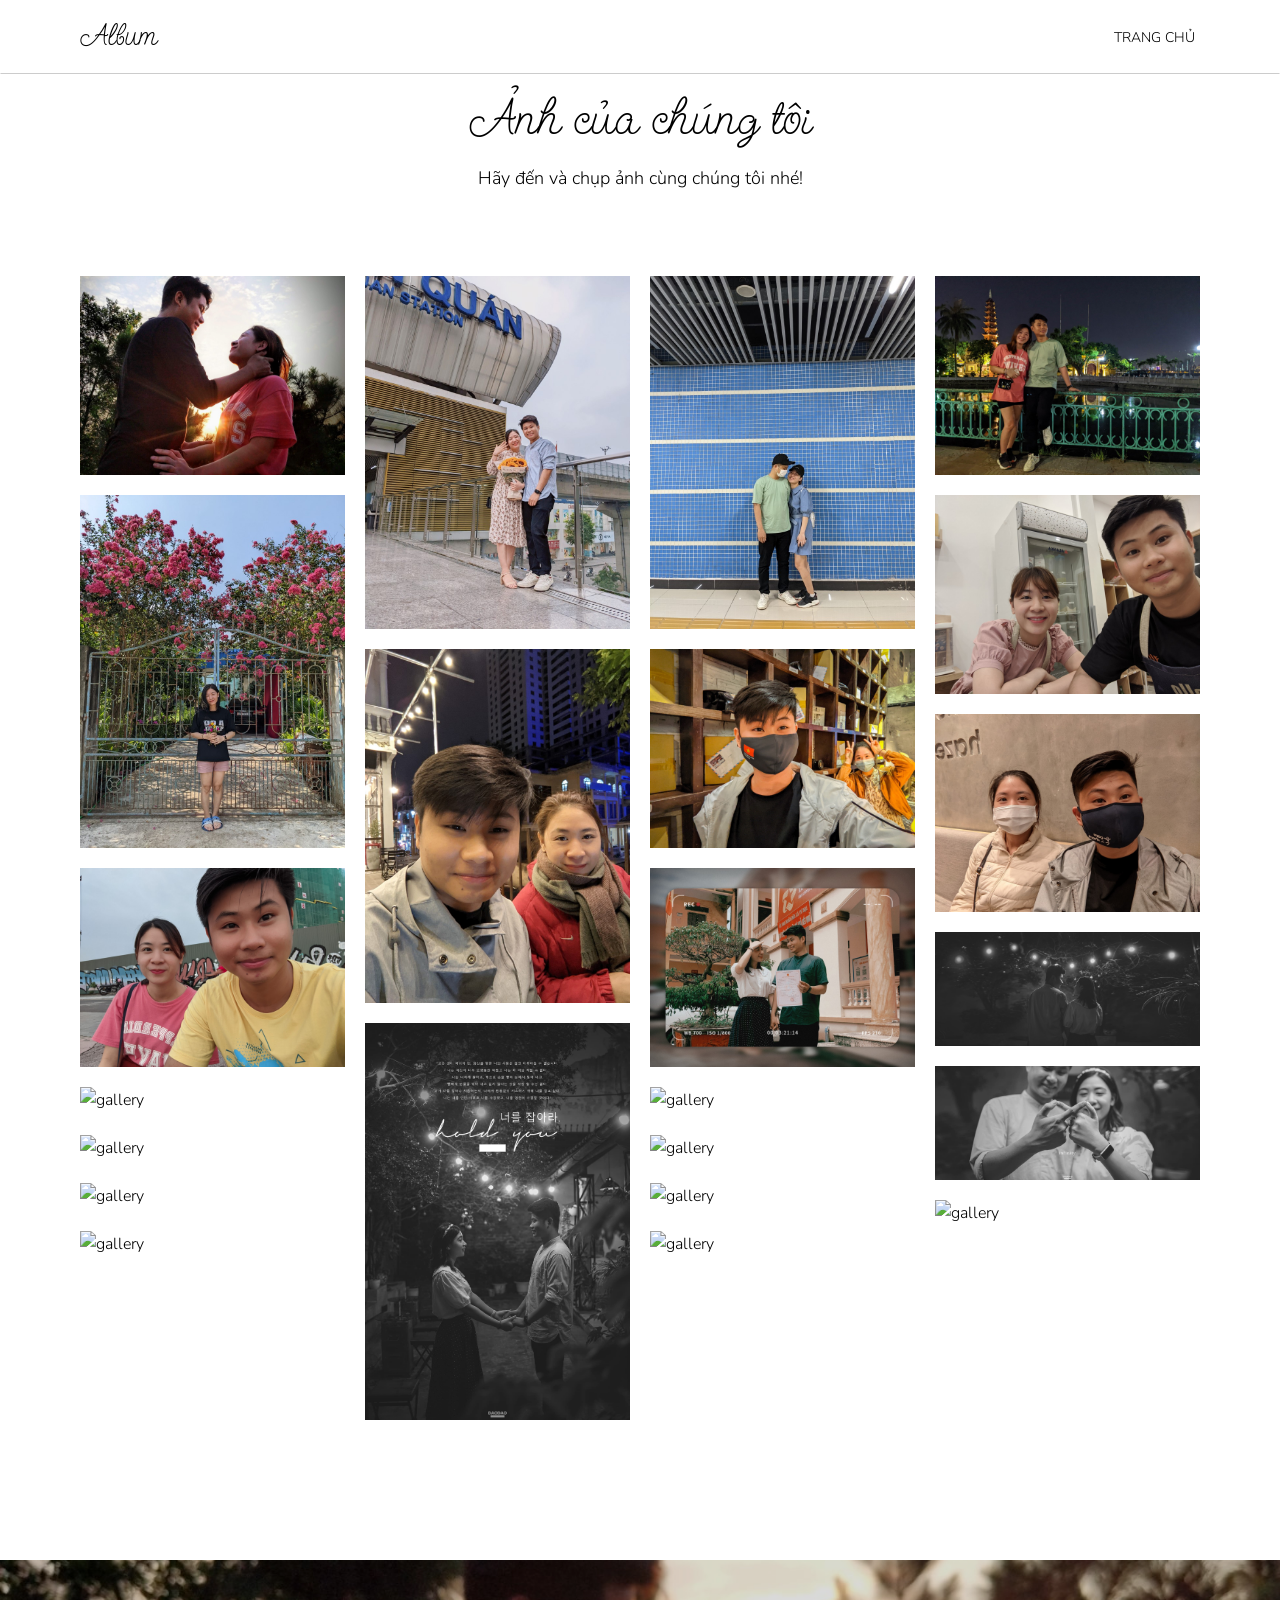
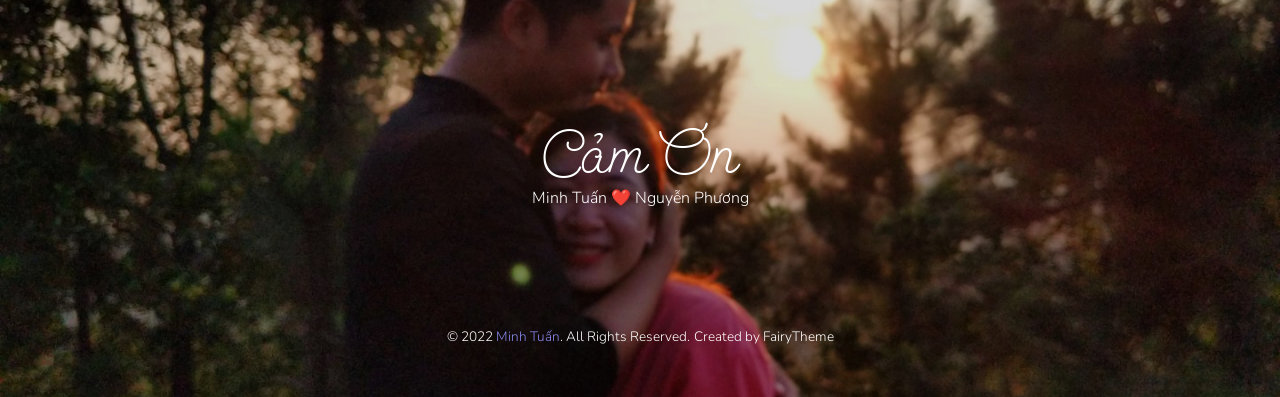
==== album.html @ 4259a92e "add album" ====
<!DOCTYPE html>
<!--[if lt IE 7]>      <html class="no-js lt-ie9 lt-ie8 lt-ie7"> <![endif]-->
<!--[if IE 7]>         <html class="no-js lt-ie9 lt-ie8"> <![endif]-->
<!--[if IE 8]>         <html class="no-js lt-ie9"> <![endif]-->
<!--[if gt IE 8]><!-->
<html class="no-js">
<!--<![endif]-->

<head>
    <meta charset="utf-8">
    <meta http-equiv="X-UA-Compatible" content="IE=edge">
    <title>Wedding Invitation - Minh Tuan & Nguyen Phuong</title>
    <link rel=icon type=image/png sizes=16x16 href="favicon.ico">
    <meta name="viewport" content="width=device-width, initial-scale=1">
    <meta name="description" content="Wedding Invitation - Minh Tuan & Nguyen Phuong" />
    <meta name="keywords" content="wedding" />
    <meta name="author" content="minhtuanact" />
    <!-- Facebook and Twitter integration -->
    <meta property="og:title" content="Wedding Invitation - Minh Tuan & Nguyen Phuong" />
    <meta property="og:description" content="" />
    <meta property="og:image" content="https://minhtuanact.ml/wedding/img/header-bg.jpg" />
    <meta property="og:url" content="" />
    <meta name="twitter:title" content="Wedding Invitation - Minh Tuan & Nguyen Phuong" />
    <meta name="twitter:image" content="https://minhtuanact.ml/wedding/img/header-bg.jpg" />
    <meta name="twitter:url" content="" />

    <!-- <link href="https://fonts.googleapis.com/css2?family=Open+Sans:wght@300;400&display=swap" rel="stylesheet"> -->
    <link rel="preconnect" href="https://fonts.googleapis.com">
    <link rel="preconnect" href="https://fonts.gstatic.com" crossorigin>
    <link href="https://fonts.googleapis.com/css?family=Source+Sans+Pro:400,300,600,400italic,700" rel="stylesheet"
        type="text/css">
    <link
        href='https://fonts.googleapis.com/css?family=Pacifico%7CWork+Sans:400,300,600,400italic,700%7CAmatic+SC:400,700&amp;subset=latin-ext'
        rel='stylesheet' type='text/css'>
    <link href="https://fonts.googleapis.com/css2?family=Dancing+Script&display=swap" rel="stylesheet">
    <!-- <link href="https://fonts.googleapis.com/css2?family=Arima:wght@300&display=swap" rel="stylesheet"> -->
    <link href="https://fonts.googleapis.com/css2?family=Nunito:wght@300&display=swap" rel="stylesheet">
    <!-- Animate.css -->
    <link rel="stylesheet" href="css/vendor/animate.css">
    <!-- Icomoon Icon Fonts-->
    <link rel="stylesheet" href="css/vendor/icomoon.css">
    <link rel="stylesheet" type="text/css" href="fonts/font-awesome-4.7.0/css/font-awesome.min.css">
    <!-- Bootstrap  -->
    <link rel="stylesheet" href="css/vendor/bootstrap.min.css">
    <!-- Magnific Popup -->
    <link rel="stylesheet" href="css/vendor/magnific-popup.css">
    <!-- Owl Carousel  -->
    <link rel="stylesheet" href="css/vendor/owl.carousel.min.css">
    <link rel="stylesheet" href="css/vendor/owl.theme.default.min.css">
    <!-- Lightbox -->
    <link rel="stylesheet" href="css/vendor/lightbox.min.css">

    <!-- Theme style  -->
    <link rel="stylesheet" href="css/main.css">

</head>

<body data-spy="scroll" data-target=".navbar" data-offset="50">
    <div class="loader"></div>
    <div class="main">
        <!-- Navigation -->
        <nav class="navbar" data-spy="affix" data-options="scrolltop:false">
            <div class="container">
                <div class="row">
                    <div class="col-xs-12 col-sm-4">
                        <div id="logo"><a href="#">Album</a></div>
                    </div>
                    <div class="col-xs-10 menu-2 col-sm-8">
                        <ul class="nav navbar-nav navbar-right">
                            <li>
                                <a class="page-scroll" href="index.html">Trang chủ</a>
                            </li>
                        </ul>
                    </div>
                </div>
            </div>
        </nav>
        <!-- Section Gallery -->
        <section id="gallery" class="section gallery" style="padding: 5em 0;">
            <div class="container">
                <div class="row">
                    <div class="col-md-12 text-center heading">
                        <h2>Ảnh của chúng tôi</h2>
                        <p>Hãy đến và chụp ảnh cùng chúng tôi nhé!</p>
                    </div>
                </div>
                <div class="row">
                    <div class="col-sm-12">
                        <div class="grid grid--margin">
                            <div class="grid-sizer"></div>
                            <div class="grid-item grid-item--width">
                                <a href="img/gallery-1.jpg" data-lightbox="roadtrip">
                                    <img loading="lazy" src="img/gallery-1.jpg" alt="gallery">
                                </a>
                            </div>
                            <div class="grid-item">
                                <a href="img/gallery-2.jpg" data-lightbox="roadtrip">
                                    <img loading="lazy" src="img/gallery-2.jpg" alt="gallery">
                                </a>
                            </div>
                            <div class="grid-item">
                                <a href="img/gallery-3.jpg" data-lightbox="roadtrip">
                                    <img loading="lazy" src="img/gallery-3.jpg" alt="gallery">
                                </a>
                            </div>
                            <div class="grid-item">
                                <a href="img/gallery-4.jpg" data-lightbox="roadtrip">
                                    <img loading="lazy" src="img/gallery-4.jpg" alt="gallery">
                                </a>
                            </div>
                            <div class="grid-item">
                                <a href="img/gallery-5.jpg" data-lightbox="roadtrip">
                                    <img loading="lazy" src="img/gallery-5.jpg" alt="gallery">
                                </a>
                            </div>
                            <div class="grid-item">
                                <a href="img/gallery-6.jpg" data-lightbox="roadtrip">
                                    <img loading="lazy" src="img/gallery-6.jpg" alt="gallery">
                                </a>
                            </div>
                            <div class="grid-item">
                                <a href="img/gallery-7.jpg" data-lightbox="roadtrip">
                                    <img loading="lazy" src="img/gallery-7.jpg" alt="gallery">
                                </a>
                            </div>
                            <div class="grid-item">
                                <a href="img/gallery-8.jpg" data-lightbox="roadtrip">
                                    <img loading="lazy" src="img/gallery-8.jpg" alt="gallery">
                                </a>
                            </div>
                            <div class="grid-item">
                                <a href="img/gallery-9.jpg" data-lightbox="roadtrip">
                                    <img loading="lazy" src="img/gallery-9.jpg" alt="gallery">
                                </a>
                            </div>
                            <div class="grid-item">
                                <a href="img/gallery-10.jpg" data-lightbox="roadtrip">
                                    <img loading="lazy" src="img/gallery-10.jpg" alt="gallery">
                                </a>
                            </div>
                            <div class="grid-item">
                                <a href="img/gallery-11.jpg" data-lightbox="roadtrip">
                                    <img loading="lazy" src="img/gallery-11.jpg" alt="gallery">
                                </a>
                            </div>
                            <div class="grid-item">
                                <a href="img/gallery-12.jpg" data-lightbox="roadtrip">
                                    <img loading="lazy" src="img/gallery-12.jpg" alt="gallery">
                                </a>
                            </div>
                            <div class="grid-item">
                                <a href="img/gallery-13.jpg" data-lightbox="roadtrip">
                                    <img loading="lazy" src="img/gallery-13.jpg" alt="gallery">
                                </a>
                            </div>
                            <div class="grid-item">
                                <a href="img/gallery-14.jpg" data-lightbox="roadtrip">
                                    <img loading="lazy" src="img/gallery-14.jpg" alt="gallery">
                                </a>
                            </div>
                            <div class="grid-item">
                                <a href="img/gallery-15.jpg" data-lightbox="roadtrip">
                                    <img loading="lazy" src="img/gallery-15.jpg" alt="gallery">
                                </a>
                            </div>
                            <div class="grid-item">
                                <a href="img/gallery-16.jpg" data-lightbox="roadtrip">
                                    <img loading="lazy" src="img/gallery-16.jpg" alt="gallery">
                                </a>
                            </div>
                            <div class="grid-item">
                                <a href="img/gallery-17.jpg" data-lightbox="roadtrip">
                                    <img loading="lazy" src="img/gallery-17.jpg" alt="gallery">
                                </a>
                            </div>
                            <div class="grid-item">
                                <a href="img/gallery-18.jpg" data-lightbox="roadtrip">
                                    <img loading="lazy" src="img/gallery-18.jpg" alt="gallery">
                                </a>
                            </div>
                            <div class="grid-item">
                                <a href="img/gallery-19.jpg" data-lightbox="roadtrip">
                                    <img loading="lazy" src="img/gallery-19.jpg" alt="gallery">
                                </a>
                            </div>
                            <div class="grid-item">
                                <a href="img/gallery-20.jpg" data-lightbox="roadtrip">
                                    <img loading="lazy" src="img/gallery-20.jpg" alt="gallery">
                                </a>
                            </div>
                            <div class="grid-item">
                                <a href="img/gallery-21.jpg" data-lightbox="roadtrip">
                                    <img loading="lazy" src="img/gallery-21.jpg" alt="gallery">
                                </a>
                            </div>
                            <div class="grid-item">
                                <a href="img/gallery-22.jpg" data-lightbox="roadtrip">
                                    <img loading="lazy" src="img/gallery-22.jpg" alt="gallery">
                                </a>
                            </div>
                            <div class="grid-item">
                                <a href="img/gallery-23.jpg" data-lightbox="roadtrip">
                                    <img loading="lazy" src="img/gallery-23.jpg" alt="gallery">
                                </a>
                            </div>
                        </div>
                    </div>
                </div>
            </div>
        </section>
        <!-- Section banner-bottom -->
        <section class="bg section banner banner_bottom">
            <div class="overlay"></div>
            <div class="container">
                <div class="row">
                    <div class="col-md-12 text-center">
                        <h2>Cảm Ơn</h2>
                        <p>Minh Tuấn ❤️ Nguyễn Phương</p>
                    </div>
                </div>
                <div class="row copyright">
                    <div class="col-md-12 text-center">
                        <p>
                            <small class="block">&copy; 2022 <a style="color: rgb(138, 138, 238);"
                                    href="https://minhtuanact.ml">Minh Tuấn</a>. All Rights Reserved.</small>
                            <small class="block">Created by FairyTheme</a></small>
                        </p>
                    </div>
                </div>
            </div>
        </section>
    </div>
    <!-- Modernizr JS -->
    <script src="js/vendor/modernizr-2.6.2.min.js"></script>
    <!-- FOR IE9 below -->
    <!--[if lt IE 9]>
	<script src="js/vendor/respond.min.js"></script>
	<![endif]-->
    <!-- jQuery -->
    <script src="js/vendor/jquery.min.js"></script>
    <!-- jQuery Easing -->
    <script src="js/vendor/jquery.easing.1.3.js"></script>
    <!-- Bootstrap -->
    <script src="js/vendor/bootstrap.min.js"></script>
    <!-- Waypoints -->
    <script src="js/vendor/jquery.waypoints.min.js"></script>
    <!-- Carousel -->
    <script src="js/vendor/owl.carousel.min.js"></script>
    <!-- countTo -->
    <script src="js/vendor/jquery.countTo.js"></script>
    <!-- Parallax -->
    <script src="js/vendor/parallax.min.js"></script>
    <!-- Magnific Popup -->
    <script src="js/vendor/jquery.magnific-popup.min.js"></script>
    <script src="js/vendor/magnific-popup-options.js"></script>
    <script src="js/vendor/lightbox.min.js"></script>
    <script src="js/vendor/isotope.pkgd.min.js"></script>
    <script src="js/vendor/imagesloaded.pkgd.min.js"></script>
    <!-- Main -->
    <script src="js/main.js"></script>
</body>

</html>
---- css/vendor/icomoon.css ----
@font-face {
    font-family: 'icomoon';
    src: url('../fonts/icomoon/icomoon.eot?6iuir');
    src: url('../fonts/icomoon/icomoon.eot?6iuir#iefix') format('embedded-opentype');
    font-weight: normal;
    font-style: normal;
}

[class^="icon-"],
[class*=" icon-"] {
    /* use !important to prevent issues with browser extensions that change fonts */
    font-family: 'icomoon' !important;
    speak: none;
    font-style: normal;
    font-weight: normal;
    font-variant: normal;
    text-transform: none;
    line-height: 1;
    /* Better Font Rendering =========== */
    -webkit-font-smoothing: antialiased;
    -moz-osx-font-smoothing: grayscale;
}

.icon-eye:before {
    content: "\e000";
}

.icon-paper-clip:before {
    content: "\e001";
}

.icon-mail:before {
    content: "\e002";
}

.icon-toggle:before {
    content: "\e003";
}

.icon-layout:before {
    content: "\e004";
}

.icon-link:before {
    content: "\e005";
}

.icon-bell:before {
    content: "\e006";
}

.icon-lock:before {
    content: "\e007";
}

.icon-unlock:before {
    content: "\e008";
}

.icon-ribbon:before {
    content: "\e009";
}

.icon-image:before {
    content: "\e010";
}

.icon-signal:before {
    content: "\e011";
}

.icon-target:before {
    content: "\e012";
}

.icon-clipboard:before {
    content: "\e013";
}

.icon-clock:before {
    content: "\e014";
}

.icon-watch:before {
    content: "\e015";
}

.icon-air-play:before {
    content: "\e016";
}

.icon-camera:before {
    content: "\e017";
}

.icon-video:before {
    content: "\e018";
}

.icon-disc:before {
    content: "\e019";
}

.icon-printer:before {
    content: "\e020";
}

.icon-monitor:before {
    content: "\e021";
}

.icon-server:before {
    content: "\e022";
}

.icon-cog:before {
    content: "\e023";
}

.icon-heart:before {
    content: "\e024";
}

.icon-paragraph:before {
    content: "\e025";
}

.icon-align-justify:before {
    content: "\e026";
}

.icon-align-left:before {
    content: "\e027";
}

.icon-align-center:before {
    content: "\e028";
}

.icon-align-right:before {
    content: "\e029";
}

.icon-book:before {
    content: "\e030";
}

.icon-layers:before {
    content: "\e031";
}

.icon-stack:before {
    content: "\e032";
}

.icon-stack-2:before {
    content: "\e033";
}

.icon-paper:before {
    content: "\e034";
}

.icon-paper-stack:before {
    content: "\e035";
}

.icon-search:before {
    content: "\e036";
}

.icon-zoom-in:before {
    content: "\e037";
}

.icon-zoom-out:before {
    content: "\e038";
}

.icon-reply:before {
    content: "\e039";
}

.icon-circle-plus:before {
    content: "\e040";
}

.icon-circle-minus:before {
    content: "\e041";
}

.icon-circle-check:before {
    content: "\e042";
}

.icon-circle-cross:before {
    content: "\e043";
}

.icon-square-plus:before {
    content: "\e044";
}

.icon-square-minus:before {
    content: "\e045";
}

.icon-square-check:before {
    content: "\e046";
}

.icon-square-cross:before {
    content: "\e047";
}

.icon-microphone:before {
    content: "\e048";
}

.icon-record:before {
    content: "\e049";
}

.icon-skip-back:before {
    content: "\e050";
}

.icon-rewind:before {
    content: "\e051";
}

.icon-play:before {
    content: "\e052";
}

.icon-pause:before {
    content: "\e053";
}

.icon-stop:before {
    content: "\e054";
}

.icon-fast-forward:before {
    content: "\e055";
}

.icon-skip-forward:before {
    content: "\e056";
}

.icon-shuffle:before {
    content: "\e057";
}

.icon-repeat:before {
    content: "\e058";
}

.icon-folder:before {
    content: "\e059";
}

.icon-umbrella:before {
    content: "\e060";
}

.icon-moon:before {
    content: "\e061";
}

.icon-thermometer:before {
    content: "\e062";
}

.icon-drop:before {
    content: "\e063";
}

.icon-sun:before {
    content: "\e064";
}

.icon-cloud:before {
    content: "\e065";
}

.icon-cloud-upload:before {
    content: "\e066";
}

.icon-cloud-download:before {
    content: "\e067";
}

.icon-upload:before {
    content: "\e068";
}

.icon-download:before {
    content: "\e069";
}

.icon-location:before {
    content: "\e070";
}

.icon-location-2:before {
    content: "\e071";
}

.icon-map:before {
    content: "\e072";
}

.icon-battery:before {
    content: "\e073";
}

.icon-head:before {
    content: "\e074";
}

.icon-briefcase:before {
    content: "\e075";
}

.icon-speech-bubble:before {
    content: "\e076";
}

.icon-anchor:before {
    content: "\e077";
}

.icon-globe:before {
    content: "\e078";
}

.icon-box:before {
    content: "\e079";
}

.icon-reload:before {
    content: "\e080";
}

.icon-share:before {
    content: "\e081";
}

.icon-marquee:before {
    content: "\e082";
}

.icon-marquee-plus:before {
    content: "\e083";
}

.icon-marquee-minus:before {
    content: "\e084";
}

.icon-tag:before {
    content: "\e085";
}

.icon-power:before {
    content: "\e086";
}

.icon-command:before {
    content: "\e087";
}

.icon-alt:before {
    content: "\e088";
}

.icon-esc:before {
    content: "\e089";
}

.icon-bar-graph:before {
    content: "\e090";
}

.icon-bar-graph-2:before {
    content: "\e091";
}

.icon-pie-graph:before {
    content: "\e092";
}

.icon-star:before {
    content: "\e093";
}

.icon-arrow-left:before {
    content: "\e094";
}

.icon-arrow-right:before {
    content: "\e095";
}

.icon-arrow-up:before {
    content: "\e096";
}

.icon-arrow-down:before {
    content: "\e097";
}

.icon-volume:before {
    content: "\e098";
}

.icon-mute:before {
    content: "\e099";
}

.icon-content-right:before {
    content: "\e100";
}

.icon-content-left:before {
    content: "\e101";
}

.icon-grid:before {
    content: "\e102";
}

.icon-grid-2:before {
    content: "\e103";
}

.icon-columns:before {
    content: "\e104";
}

.icon-loader:before {
    content: "\e105";
}

.icon-bag:before {
    content: "\e106";
}

.icon-ban:before {
    content: "\e107";
}

.icon-flag:before {
    content: "\e108";
}

.icon-trash:before {
    content: "\e109";
}

.icon-expand:before {
    content: "\e110";
}

.icon-contract:before {
    content: "\e111";
}

.icon-maximize:before {
    content: "\e112";
}

.icon-minimize:before {
    content: "\e113";
}

.icon-plus:before {
    content: "\e114";
}

.icon-minus:before {
    content: "\e115";
}

.icon-check:before {
    content: "\e116";
}

.icon-cross:before {
    content: "\e117";
}

.icon-move:before {
    content: "\e118";
}

.icon-delete:before {
    content: "\e119";
}

.icon-menu:before {
    content: "\e120";
}

.icon-archive:before {
    content: "\e121";
}

.icon-inbox:before {
    content: "\e122";
}

.icon-outbox:before {
    content: "\e123";
}

.icon-file:before {
    content: "\e124";
}

.icon-file-add:before {
    content: "\e125";
}

.icon-file-subtract:before {
    content: "\e126";
}

.icon-help:before {
    content: "\e127";
}

.icon-open:before {
    content: "\e128";
}

.icon-ellipsis:before {
    content: "\e129";
}

.icon-add-to-list:before {
    content: "\e900";
}

.icon-classic-computer:before {
    content: "\e901";
}

.icon-controller-fast-backward:before {
    content: "\e902";
}

.icon-creative-commons-attribution:before {
    content: "\e903";
}

.icon-creative-commons-noderivs:before {
    content: "\e904";
}

.icon-creative-commons-noncommercial-eu:before {
    content: "\e905";
}

.icon-creative-commons-noncommercial-us:before {
    content: "\e906";
}

.icon-creative-commons-public-domain:before {
    content: "\e907";
}

.icon-creative-commons-remix:before {
    content: "\e908";
}

.icon-creative-commons-share:before {
    content: "\e909";
}

.icon-creative-commons-sharealike:before {
    content: "\e90a";
}

.icon-creative-commons:before {
    content: "\e90b";
}

.icon-document-landscape:before {
    content: "\e90c";
}

.icon-remove-user:before {
    content: "\e90d";
}

.icon-warning:before {
    content: "\e90e";
}

.icon-arrow-bold-down:before {
    content: "\e90f";
}

.icon-arrow-bold-left:before {
    content: "\e910";
}

.icon-arrow-bold-right:before {
    content: "\e911";
}

.icon-arrow-bold-up:before {
    content: "\e912";
}

.icon-arrow-down2:before {
    content: "\e913";
}

.icon-arrow-left2:before {
    content: "\e914";
}

.icon-arrow-long-down:before {
    content: "\e915";
}

.icon-arrow-long-left:before {
    content: "\e916";
}

.icon-arrow-long-right:before {
    content: "\e917";
}

.icon-arrow-long-up:before {
    content: "\e918";
}

.icon-arrow-right2:before {
    content: "\e919";
}

.icon-arrow-up2:before {
    content: "\e91a";
}

.icon-arrow-with-circle-down:before {
    content: "\e91b";
}

.icon-arrow-with-circle-left:before {
    content: "\e91c";
}

.icon-arrow-with-circle-right:before {
    content: "\e91d";
}

.icon-arrow-with-circle-up:before {
    content: "\e91e";
}

.icon-bookmark:before {
    content: "\e91f";
}

.icon-bookmarks:before {
    content: "\e920";
}

.icon-chevron-down:before {
    content: "\e921";
}

.icon-chevron-left:before {
    content: "\e922";
}

.icon-chevron-right:before {
    content: "\e923";
}

.icon-chevron-small-down:before {
    content: "\e924";
}

.icon-chevron-small-left:before {
    content: "\e925";
}

.icon-chevron-small-right:before {
    content: "\e926";
}

.icon-chevron-small-up:before {
    content: "\e927";
}

.icon-chevron-thin-down:before {
    content: "\e928";
}

.icon-chevron-thin-left:before {
    content: "\e929";
}

.icon-chevron-thin-right:before {
    content: "\e92a";
}

.icon-chevron-thin-up:before {
    content: "\e92b";
}

.icon-chevron-up:before {
    content: "\e92c";
}

.icon-chevron-with-circle-down:before {
    content: "\e92d";
}

.icon-chevron-with-circle-left:before {
    content: "\e92e";
}

.icon-chevron-with-circle-right:before {
    content: "\e92f";
}

.icon-chevron-with-circle-up:before {
    content: "\e930";
}

.icon-cloud2:before {
    content: "\e931";
}

.icon-controller-fast-forward:before {
    content: "\e932";
}

.icon-controller-jump-to-start:before {
    content: "\e933";
}

.icon-controller-next:before {
    content: "\e934";
}

.icon-controller-paus:before {
    content: "\e935";
}

.icon-controller-play:before {
    content: "\e936";
}

.icon-controller-record:before {
    content: "\e937";
}

.icon-controller-stop:before {
    content: "\e938";
}

.icon-controller-volume:before {
    content: "\e939";
}

.icon-dot-single:before {
    content: "\e93a";
}

.icon-dots-three-horizontal:before {
    content: "\e93b";
}

.icon-dots-three-vertical:before {
    content: "\e93c";
}

.icon-dots-two-horizontal:before {
    content: "\e93d";
}

.icon-dots-two-vertical:before {
    content: "\e93e";
}

.icon-download2:before {
    content: "\e93f";
}

.icon-emoji-flirt:before {
    content: "\e940";
}

.icon-flow-branch:before {
    content: "\e941";
}

.icon-flow-cascade:before {
    content: "\e942";
}

.icon-flow-line:before {
    content: "\e943";
}

.icon-flow-parallel:before {
    content: "\e944";
}

.icon-flow-tree:before {
    content: "\e945";
}

.icon-install:before {
    content: "\e946";
}

.icon-layers2:before {
    content: "\e947";
}

.icon-open-book:before {
    content: "\e948";
}

.icon-resize-100:before {
    content: "\e949";
}

.icon-resize-full-screen:before {
    content: "\e94a";
}

.icon-save:before {
    content: "\e94b";
}

.icon-select-arrows:before {
    content: "\e94c";
}

.icon-sound-mute:before {
    content: "\e94d";
}

.icon-sound:before {
    content: "\e94e";
}

.icon-trash2:before {
    content: "\e94f";
}

.icon-triangle-down:before {
    content: "\e950";
}

.icon-triangle-left:before {
    content: "\e951";
}

.icon-triangle-right:before {
    content: "\e952";
}

.icon-triangle-up:before {
    content: "\e953";
}

.icon-uninstall:before {
    content: "\e954";
}

.icon-upload-to-cloud:before {
    content: "\e955";
}

.icon-upload2:before {
    content: "\e956";
}

.icon-add-user:before {
    content: "\e957";
}

.icon-address:before {
    content: "\e958";
}

.icon-adjust:before {
    content: "\e959";
}

.icon-air:before {
    content: "\e95a";
}

.icon-aircraft-landing:before {
    content: "\e95b";
}

.icon-aircraft-take-off:before {
    content: "\e95c";
}

.icon-aircraft:before {
    content: "\e95d";
}

.icon-align-bottom:before {
    content: "\e95e";
}

.icon-align-horizontal-middle:before {
    content: "\e95f";
}

.icon-align-left2:before {
    content: "\e960";
}

.icon-align-right2:before {
    content: "\e961";
}

.icon-align-top:before {
    content: "\e962";
}

.icon-align-vertical-middle:before {
    content: "\e963";
}

.icon-archive2:before {
    content: "\e964";
}

.icon-area-graph:before {
    content: "\e965";
}

.icon-attachment:before {
    content: "\e966";
}

.icon-awareness-ribbon:before {
    content: "\e967";
}

.icon-back-in-time:before {
    content: "\e968";
}

.icon-back:before {
    content: "\e969";
}

.icon-bar-graph2:before {
    content: "\e96a";
}

.icon-battery2:before {
    content: "\e96b";
}

.icon-beamed-note:before {
    content: "\e96c";
}

.icon-bell2:before {
    content: "\e96d";
}

.icon-blackboard:before {
    content: "\e96e";
}

.icon-block:before {
    content: "\e96f";
}

.icon-book2:before {
    content: "\e970";
}

.icon-bowl:before {
    content: "\e971";
}

.icon-box2:before {
    content: "\e972";
}

.icon-briefcase2:before {
    content: "\e973";
}

.icon-browser:before {
    content: "\e974";
}

.icon-brush:before {
    content: "\e975";
}

.icon-bucket:before {
    content: "\e976";
}

.icon-cake:before {
    content: "\e977";
}

.icon-calculator:before {
    content: "\e978";
}

.icon-calendar:before {
    content: "\e979";
}

.icon-camera2:before {
    content: "\e97a";
}

.icon-ccw:before {
    content: "\e97b";
}

.icon-chat:before {
    content: "\e97c";
}

.icon-check2:before {
    content: "\e97d";
}

.icon-circle-with-cross:before {
    content: "\e97e";
}

.icon-circle-with-minus:before {
    content: "\e97f";
}

.icon-circle-with-plus:before {
    content: "\e980";
}

.icon-circle:before {
    content: "\e981";
}

.icon-circular-graph:before {
    content: "\e982";
}

.icon-clapperboard:before {
    content: "\e983";
}

.icon-clipboard2:before {
    content: "\e984";
}

.icon-clock2:before {
    content: "\e985";
}

.icon-code:before {
    content: "\e986";
}

.icon-cog2:before {
    content: "\e987";
}

.icon-colours:before {
    content: "\e988";
}

.icon-compass:before {
    content: "\e989";
}

.icon-copy:before {
    content: "\e98a";
}

.icon-credit-card:before {
    content: "\e98b";
}

.icon-credit:before {
    content: "\e98c";
}

.icon-cross2:before {
    content: "\e98d";
}

.icon-cup:before {
    content: "\e98e";
}

.icon-cw:before {
    content: "\e98f";
}

.icon-cycle:before {
    content: "\e990";
}

.icon-database:before {
    content: "\e991";
}

.icon-dial-pad:before {
    content: "\e992";
}

.icon-direction:before {
    content: "\e993";
}

.icon-document:before {
    content: "\e994";
}

.icon-documents:before {
    content: "\e995";
}

.icon-drink:before {
    content: "\e996";
}

.icon-drive:before {
    content: "\e997";
}

.icon-drop2:before {
    content: "\e998";
}

.icon-edit:before {
    content: "\e999";
}

.icon-email:before {
    content: "\e99a";
}

.icon-emoji-happy:before {
    content: "\e99b";
}

.icon-emoji-neutral:before {
    content: "\e99c";
}

.icon-emoji-sad:before {
    content: "\e99d";
}

.icon-erase:before {
    content: "\e99e";
}

.icon-eraser:before {
    content: "\e99f";
}

.icon-export:before {
    content: "\e9a0";
}

.icon-eye2:before {
    content: "\e9a1";
}

.icon-feather:before {
    content: "\e9a2";
}

.icon-flag2:before {
    content: "\e9a3";
}

.icon-flash:before {
    content: "\e9a4";
}

.icon-flashlight:before {
    content: "\e9a5";
}

.icon-flat-brush:before {
    content: "\e9a6";
}

.icon-folder-images:before {
    content: "\e9a7";
}

.icon-folder-music:before {
    content: "\e9a8";
}

.icon-folder-video:before {
    content: "\e9a9";
}

.icon-folder2:before {
    content: "\e9aa";
}

.icon-forward:before {
    content: "\e9ab";
}

.icon-funnel:before {
    content: "\e9ac";
}

.icon-game-controller:before {
    content: "\e9ad";
}

.icon-gauge:before {
    content: "\e9ae";
}

.icon-globe2:before {
    content: "\e9af";
}

.icon-graduation-cap:before {
    content: "\e9b0";
}

.icon-grid2:before {
    content: "\e9b1";
}

.icon-hair-cross:before {
    content: "\e9b2";
}

.icon-hand:before {
    content: "\e9b3";
}

.icon-heart-outlined:before {
    content: "\e9b4";
}

.icon-heart2:before {
    content: "\e9b5";
}

.icon-help-with-circle:before {
    content: "\e9b6";
}

.icon-help2:before {
    content: "\e9b7";
}

.icon-home:before {
    content: "\e9b8";
}

.icon-hour-glass:before {
    content: "\e9b9";
}

.icon-image-inverted:before {
    content: "\e9ba";
}

.icon-image2:before {
    content: "\e9bb";
}

.icon-images:before {
    content: "\e9bc";
}

.icon-inbox2:before {
    content: "\e9bd";
}

.icon-infinity:before {
    content: "\e9be";
}

.icon-info-with-circle:before {
    content: "\e9bf";
}

.icon-info:before {
    content: "\e9c0";
}

.icon-key:before {
    content: "\e9c1";
}

.icon-keyboard:before {
    content: "\e9c2";
}

.icon-lab-flask:before {
    content: "\e9c3";
}

.icon-landline:before {
    content: "\e9c4";
}

.icon-language:before {
    content: "\e9c5";
}

.icon-laptop:before {
    content: "\e9c6";
}

.icon-leaf:before {
    content: "\e9c7";
}

.icon-level-down:before {
    content: "\e9c8";
}

.icon-level-up:before {
    content: "\e9c9";
}

.icon-lifebuoy:before {
    content: "\e9ca";
}

.icon-light-bulb:before {
    content: "\e9cb";
}

.icon-light-down:before {
    content: "\e9cc";
}

.icon-light-up:before {
    content: "\e9cd";
}

.icon-line-graph:before {
    content: "\e9ce";
}

.icon-link2:before {
    content: "\e9cf";
}

.icon-list:before {
    content: "\e9d0";
}

.icon-location-pin:before {
    content: "\e9d1";
}

.icon-location2:before {
    content: "\e9d2";
}

.icon-lock-open:before {
    content: "\e9d3";
}

.icon-lock2:before {
    content: "\e9d4";
}

.icon-log-out:before {
    content: "\e9d5";
}

.icon-login:before {
    content: "\e9d6";
}

.icon-loop:before {
    content: "\e9d7";
}

.icon-magnet:before {
    content: "\e9d8";
}

.icon-magnifying-glass:before {
    content: "\e9d9";
}

.icon-mail2:before {
    content: "\e9da";
}

.icon-man:before {
    content: "\e9db";
}

.icon-map2:before {
    content: "\e9dc";
}

.icon-mask:before {
    content: "\e9dd";
}

.icon-medal:before {
    content: "\e9de";
}

.icon-megaphone:before {
    content: "\e9df";
}

.icon-menu2:before {
    content: "\e9e0";
}

.icon-message:before {
    content: "\e9e1";
}

.icon-mic:before {
    content: "\e9e2";
}

.icon-minus2:before {
    content: "\e9e3";
}

.icon-mobile:before {
    content: "\e9e4";
}

.icon-modern-mic:before {
    content: "\e9e5";
}

.icon-moon2:before {
    content: "\e9e6";
}

.icon-mouse:before {
    content: "\e9e7";
}

.icon-music:before {
    content: "\e9e8";
}

.icon-network:before {
    content: "\e9e9";
}

.icon-new-message:before {
    content: "\e9ea";
}

.icon-new:before {
    content: "\e9eb";
}

.icon-news:before {
    content: "\e9ec";
}

.icon-note:before {
    content: "\e9ed";
}

.icon-notification:before {
    content: "\e9ee";
}

.icon-old-mobile:before {
    content: "\e9ef";
}

.icon-old-phone:before {
    content: "\e9f0";
}

.icon-palette:before {
    content: "\e9f1";
}

.icon-paper-plane:before {
    content: "\e9f2";
}

.icon-pencil:before {
    content: "\e9f3";
}

.icon-phone:before {
    content: "\e9f4";
}

.icon-pie-chart:before {
    content: "\e9f5";
}

.icon-pin:before {
    content: "\e9f6";
}

.icon-plus2:before {
    content: "\e9f7";
}

.icon-popup:before {
    content: "\e9f8";
}

.icon-power-plug:before {
    content: "\e9f9";
}

.icon-price-ribbon:before {
    content: "\e9fa";
}

.icon-price-tag:before {
    content: "\e9fb";
}

.icon-print:before {
    content: "\e9fc";
}

.icon-progress-empty:before {
    content: "\e9fd";
}

.icon-progress-full:before {
    content: "\e9fe";
}

.icon-progress-one:before {
    content: "\e9ff";
}

.icon-progress-two:before {
    content: "\ea00";
}

.icon-publish:before {
    content: "\ea01";
}

.icon-quote:before {
    content: "\ea02";
}

.icon-radio:before {
    content: "\ea03";
}

.icon-reply-all:before {
    content: "\ea04";
}

.icon-reply2:before {
    content: "\ea05";
}

.icon-retweet:before {
    content: "\ea06";
}

.icon-rocket:before {
    content: "\ea07";
}

.icon-round-brush:before {
    content: "\ea08";
}

.icon-rss:before {
    content: "\ea09";
}

.icon-ruler:before {
    content: "\ea0a";
}

.icon-scissors:before {
    content: "\ea0b";
}

.icon-share-alternitive:before {
    content: "\ea0c";
}

.icon-share2:before {
    content: "\ea0d";
}

.icon-shareable:before {
    content: "\ea0e";
}

.icon-shield:before {
    content: "\ea0f";
}

.icon-shop:before {
    content: "\ea10";
}

.icon-shopping-bag:before {
    content: "\ea11";
}

.icon-shopping-basket:before {
    content: "\ea12";
}

.icon-shopping-cart:before {
    content: "\ea13";
}

.icon-shuffle2:before {
    content: "\ea14";
}

.icon-signal2:before {
    content: "\ea15";
}

.icon-sound-mix:before {
    content: "\ea16";
}

.icon-sports-club:before {
    content: "\ea17";
}

.icon-spreadsheet:before {
    content: "\ea18";
}

.icon-squared-cross:before {
    content: "\ea19";
}

.icon-squared-minus:before {
    content: "\ea1a";
}

.icon-squared-plus:before {
    content: "\ea1b";
}

.icon-star-outlined:before {
    content: "\ea1c";
}

.icon-star2:before {
    content: "\ea1d";
}

.icon-stopwatch:before {
    content: "\ea1e";
}

.icon-suitcase:before {
    content: "\ea1f";
}

.icon-swap:before {
    content: "\ea20";
}

.icon-sweden:before {
    content: "\ea21";
}

.icon-switch:before {
    content: "\ea22";
}

.icon-tablet:before {
    content: "\ea23";
}

.icon-tag2:before {
    content: "\ea24";
}

.icon-text-document-inverted:before {
    content: "\ea25";
}

.icon-text-document:before {
    content: "\ea26";
}

.icon-text:before {
    content: "\ea27";
}

.icon-thermometer2:before {
    content: "\ea28";
}

.icon-thumbs-down:before {
    content: "\ea29";
}

.icon-thumbs-up:before {
    content: "\ea2a";
}

.icon-thunder-cloud:before {
    content: "\ea2b";
}

.icon-ticket:before {
    content: "\ea2c";
}

.icon-time-slot:before {
    content: "\ea2d";
}

.icon-tools:before {
    content: "\ea2e";
}

.icon-traffic-cone:before {
    content: "\ea2f";
}

.icon-tree:before {
    content: "\ea30";
}

.icon-trophy:before {
    content: "\ea31";
}

.icon-tv:before {
    content: "\ea32";
}

.icon-typing:before {
    content: "\ea33";
}

.icon-unread:before {
    content: "\ea34";
}

.icon-untag:before {
    content: "\ea35";
}

.icon-user:before {
    content: "\ea36";
}

.icon-users:before {
    content: "\ea37";
}

.icon-v-card:before {
    content: "\ea38";
}

.icon-video2:before {
    content: "\ea39";
}

.icon-vinyl:before {
    content: "\ea3a";
}

.icon-voicemail:before {
    content: "\ea3b";
}

.icon-wallet:before {
    content: "\ea3c";
}

.icon-water:before {
    content: "\ea3d";
}

.icon-px-with-circle:before {
    content: "\ea3e";
}

.icon-px:before {
    content: "\ea3f";
}

.icon-basecamp:before {
    content: "\ea40";
}

.icon-behance:before {
    content: "\ea41";
}

.icon-creative-cloud:before {
    content: "\ea42";
}

.icon-dropbox:before {
    content: "\ea43";
}

.icon-evernote:before {
    content: "\ea44";
}

.icon-flattr:before {
    content: "\ea45";
}

.icon-foursquare:before {
    content: "\ea46";
}

.icon-google-drive:before {
    content: "\ea47";
}

.icon-google-hangouts:before {
    content: "\ea48";
}

.icon-grooveshark:before {
    content: "\ea49";
}

.icon-icloud:before {
    content: "\ea4a";
}

.icon-mixi:before {
    content: "\ea4b";
}

.icon-onedrive:before {
    content: "\ea4c";
}

.icon-paypal:before {
    content: "\ea4d";
}

.icon-picasa:before {
    content: "\ea4e";
}

.icon-qq:before {
    content: "\ea4f";
}

.icon-rdio-with-circle:before {
    content: "\ea50";
}

.icon-renren:before {
    content: "\ea51";
}

.icon-scribd:before {
    content: "\ea52";
}

.icon-sina-weibo:before {
    content: "\ea53";
}

.icon-skype-with-circle:before {
    content: "\ea54";
}

.icon-skype:before {
    content: "\ea55";
}

.icon-slideshare:before {
    content: "\ea56";
}

.icon-smashing:before {
    content: "\ea57";
}

.icon-soundcloud:before {
    content: "\ea58";
}

.icon-spotify-with-circle:before {
    content: "\ea59";
}

.icon-spotify:before {
    content: "\ea5a";
}

.icon-swarm:before {
    content: "\ea5b";
}

.icon-vine-with-circle:before {
    content: "\ea5c";
}

.icon-vine:before {
    content: "\ea5d";
}

.icon-vk-alternitive:before {
    content: "\ea5e";
}

.icon-vk-with-circle:before {
    content: "\ea5f";
}

.icon-vk:before {
    content: "\ea60";
}

.icon-xing-with-circle:before {
    content: "\ea61";
}

.icon-xing:before {
    content: "\ea62";
}

.icon-yelp:before {
    content: "\ea63";
}

.icon-dribbble-with-circle:before {
    content: "\ea64";
}

.icon-dribbble:before {
    content: "\ea65";
}

.icon-facebook-with-circle:before {
    content: "\ea66";
}

.icon-facebook:before {
    content: "\ea67";
}

.icon-flickr-with-circle:before {
    content: "\ea68";
}

.icon-flickr:before {
    content: "\ea69";
}

.icon-github-with-circle:before {
    content: "\ea6a";
}

.icon-github:before {
    content: "\ea6b";
}

.icon-google-with-circle:before {
    content: "\ea6c";
}

.icon-google:before {
    content: "\ea6d";
}

.icon-instagram-with-circle:before {
    content: "\ea6e";
}

.icon-instagram:before {
    content: "\ea6f";
}

.icon-lastfm-with-circle:before {
    content: "\ea70";
}

.icon-lastfm:before {
    content: "\ea71";
}

.icon-linkedin-with-circle:before {
    content: "\ea72";
}

.icon-linkedin:before {
    content: "\ea73";
}

.icon-pinterest-with-circle:before {
    content: "\ea74";
}

.icon-pinterest:before {
    content: "\ea75";
}

.icon-rdio:before {
    content: "\ea76";
}

.icon-stumbleupon-with-circle:before {
    content: "\ea77";
}

.icon-stumbleupon:before {
    content: "\ea78";
}

.icon-tumblr-with-circle:before {
    content: "\ea79";
}

.icon-tumblr:before {
    content: "\ea7a";
}

.icon-twitter-with-circle:before {
    content: "\ea7b";
}

.icon-twitter:before {
    content: "\ea7c";
}

.icon-vimeo-with-circle:before {
    content: "\ea7d";
}

.icon-vimeo:before {
    content: "\ea7e";
}

.icon-youtube-with-circle:before {
    content: "\ea7f";
}

.icon-youtube:before {
    content: "\ea80";
}
---- css/main.css ----
.h-flex {
    display: -ms-flexbox;
    display: flex;
}

.date {
 display:block;
 margin-bottom:20px;
 font-size:13px;
 text-transform:uppercase;
 letter-spacing:2px
}
.date span {
 display:block;
 font-size:13px;
 text-transform:uppercase;
 letter-spacing:2px
}
.desc {
 padding:2em;
 border:1px solid rgba(0,0,0,.05);
 position:relative;
 z-index:0;
}

@media only screen and (min-width: 992px) {
    .h-flex-md {
        display: -ms-flexbox;
        display: flex;
    }
}

/* Fonts */

@font-face {
    font-family: 'icomoon';
    src: url("../fonts/icomoon/icomoon.eot?srf3rx");
    src: url("../fonts/icomoon/icomoon.eot?srf3rx#iefix") format("embedded-opentype"), url("../fonts/icomoon/icomoon.ttf?srf3rx") format("truetype"), url("../fonts/icomoon/icomoon.woff?srf3rx") format("woff"), url("../fonts/icomoon/icomoon.svg?srf3rx#icomoon") format("svg");
    font-weight: normal;
    font-style: normal;
}

@font-face {
    font-family: 'Clicker Script';
    src: url("../fonts/ClickerScript-Regular.ttf") format("woff");
    font-weight: normal;
    font-style: normal;
}

/* @font-face {
    font-family: 'Dancing Script';
    src: url("../fonts/DancingScript-VariableFont_wght.ttf") format("woff");
    font-weight: normal;
    font-style: normal;
} */

/* Typography */

h1,
h2,
h3,
h4,
h5,
h6,
figure {
    color: #000000;
    font-weight: 400;
    margin: 0 0 20px 0;
}

h1 {
    font-size: 60px;
    font-family: "Clicker Script", cursive;
}

h2 {
    font-size: 50px;
    font-family: "Clicker Script", cursive;
}

h3 {
    font-size: 40px;
    font-family: "Clicker Script", cursive;
}

a {
    color: #000;
    transition: all 0.5s ease;
}

a:hover,
a:active,
a:focus {
    color: #000;
    outline: none;
    text-decoration: none;
}

p {
    font-size: inherit;
    line-height: 1.6;
    margin-bottom: 1rem;
    text-rendering: optimizeLegibility;
}

::-webkit-selection {
    color: #FFFFFF;
    background: #000;
}

::-moz-selection {
    color: #FFFFFF;
    background: #000;
}

::selection {
    color: #FFFFFF;
    background: #000;
}

/* Body */

body {
    font-family: "Nunito", Arial, sans-serif;
    font-weight: 300;
    font-size: 16px;
    line-height: 1.7;
    color: #000000;
    background: #FFFFFF;
}

body.offcanvas {
    overflow: hidden;
}

/* List */

ul,
ol,
dl {
    line-height: 1.6;
    margin-bottom: 1rem;
    list-style-position: outside;
}

li {
    /* stylelint-disable-next-line sh-waqar/declaration-use-variable */
    font-size: inherit;
}

ul {
    list-style-type: disc;
    margin-left: 0rem;
}

ol {
    margin-left: 0rem;
}

ul ul,
ol ul,
ul ol,
ol ol {
    margin-left: 1.25rem;
    margin-bottom: 0;
}

/* Common */

.main {
    position: relative;
    overflow-x: hidden;
    width: 100%;
    height: 100%;
    transition: all 0.5s ease;
}

.main.offcanvas {
    overflow: hidden;
    position: absolute;
}

.main.offcanvas:after {
    transition: all 2s ease;
    position: absolute;
    top: 0;
    right: 0;
    bottom: 0;
    left: 0;
    z-index: 101;
    background: rgba(0, 0, 0, 0.7);
    content: "";
}

.section {
    padding: 3em 0;
    clear: both;
}

@media only screen and (min-width: 768px) {
    .section {
        padding: 7em 0;
    }
}

.section-sm {
    padding: 3.5em 0;
}

.section-gray {
    background: #e9e9e9;
}

.bg {
    background-size: cover;
    background-repeat: no-repeat;
    position: relative;
    background-position: center center;
    width: 100%;
}

.heading {
    margin-bottom: 4em;
}

.heading.heading-sm {
    margin-bottom: 2em;
}

.heading h2 {
    margin-bottom: 10px;
    line-height: 1.5;
    color: #000;
}

.heading p {
    font-size: 18px;
    line-height: 1.5;
}

@media only screen and (min-width: 768px) {
    .heading p {
        width: 75%;
        margin-left: auto;
        margin-right: auto;
    }
}

.heading span {
    text-transform: uppercase;
    font-size: 13px;
    letter-spacing: 2px;
    font-weight: 600;
    color: rgba(0, 0, 0, 0.4);
}

.loader {
    color: #000;
    position: fixed;
    box-sizing: border-box;
    width: 0;
    height: 0;
    overflow: hidden;
    z-index: 1010;
    background-color: #FFFFFF;
    width: 100%;
    height: 100%;
    left: 0;
    top: 0;
}

.loader:after {
    content: '';
    position: fixed;
    width: 48px;
    height: 48px;
    border: solid 8px #000;
    border-left-color: transparent;
    border-radius: 50%;
    top: calc(50% - 24px);
    left: calc(50% - 24px);
    animation: rotate 1s linear infinite;
}

.overlay {
    z-index: 0;
    position: absolute;
    bottom: 0;
    top: 0;
    left: 0;
    right: 0;
    background: rgba(0, 0, 0, 0.15);
}

.display-t,
.display-tc {
    height: 100vh;
    display: table;
    width: 100%;
}

.display-tc {
    display: table-cell !important;
    vertical-align: bottom;
    padding-bottom: 80px;
}

.display-tc h1,
.display-tc h2 {
    margin: 0;
    padding: 0;
    color: white;
}

.display-tc h1 {
    margin-bottom: 0px;
    line-height: 1.3;
    font-family: "Amatic SC", cursive;
    font-weight: 700;
    font-size: 50px;
}

@media only screen and (min-width: 768px) {
    .display-tc h1 {
        font-size: 150px;
    }
}

.display-tc h2 {
    font-size: 16px;
    line-height: 1.5;
    margin: 30px;
    font-family: "Source Sans Pro", sans-serif;
}

@media only screen and (min-width: 768px) {
    .display-tc h2 {
        font-size: 20px;
    }
}

.display-tc .btn {
    padding: 15px 20px;
    background: #FFFFFF !important;
    color: #000;
    border: none !important;
    font-size: 14px;
    text-transform: uppercase;
}

.display-tc .btn:hover {
    background: #FFFFFF !important;
    box-shadow: 0px 14px 30px -15px rgba(0, 0, 0, 0.75) !important;
}

.banner-text {
    color: #FFFFFF;
    display: -ms-flexbox;
    display: flex;
    -ms-flex-pack: center;
    -moz-justify-content: center;
    justify-content: center;
}

.banner-text span {
    padding: 0 15px;
    line-height: 21px;
}

span.banner-text_names {
    font-family: "Clicker Script", cursive;
    font-size: 40px;
    line-height: 43px;
    position: relative;
}

span.banner-text_names:before,
span.banner-text_names:after {
    content: '';
    display: block;
    position: absolute;
    width: 2px;
    height: 100%;
    top: 0;
    background-color: #FFFFFF;
}

span.banner-text_names:before {
    left: -1px;
}

span.banner-text_names:after {
    right: -1px;
}

.js .animate-box {
    opacity: 0;
}

img {
    max-width: 100%;
}

.clearfix::before,
.clearfix::after {
    content: ' ';
    display: table;
    clear: both;
}

.rotate {
    animation: rotate 1s;
    animation-timing-function: ease-in;
    animation-iteration-count: infinite !important;
}

@keyframes rotate {
    0% {
        transform: rotate(0deg);
    }
    100% {
        transform: rotate(360deg);
    }
}

/* Navigation */

.navbar {
    position: absolute;
    top: 0;
    margin: 0;
    padding: 0;
    width: 100%;
    padding: 10px 0;
    z-index: 1001;
    border-radius: 0;
    transform: translateZ(0);
}

.navbar.affix {
    position: fixed;
    background: white;
    transition: all 0.5s ease;
    border-bottom: 1px solid #ccc;
}

.navbar.affix a {
    color: #000000;
}

.navbar.affix a:hover {
    color: #000000;
}

.navbar.affix .active>a {
    color: #000000 !important;
}

.navbar.affix .active>a:after {
    background: #000000;
}

.navbar.affix .has-dropdown:after {
    color: #000000;
}

.navbar #logo {
    display: -ms-flexbox;
    display: flex;
    font-size: 30px;
    margin: 0;
    padding: 0;
    line-height: 40px;
    font-family: "Clicker Script", cursive;
}

.navbar a {
    padding: 5px 10px;
    color: #FFFFFF;
}

.navbar .menu-1,
.navbar .menu-2 {
    display: none;
}

@media only screen and (min-width: 768px) {
    .navbar .menu-1,
    .navbar .menu-2 {
        display: block;
    }
}

.navbar .navbar-toggle {
    position: fixed;
    right: 0;
    top: 0;
    z-index: 9;
}

.navbar .navbar-toggle .icon-bar {
    background-color: #e9e9e9;
}

.navbar ul {
    padding: 0;
    margin: 2px 0 0 0;
}

.navbar ul li {
    padding: 0;
    margin: 0;
    list-style: none;
    display: inline;
}

.navbar ul li a {
    font-size: 14px;
    text-transform: uppercase;
    color: #FFFFFF;
    transition: all 0.5s ease;
}

.navbar ul li a:after {
    opacity: 0;
    content: '';
}

.navbar ul li a:hover,
.navbar ul li a:focus,
.navbar ul li a:active {
    color: white;
    background: none;
}

.navbar ul li a:hover {
    margin-top: -3px;
}

.navbar ul li.has-dropdown {
    position: relative;
}

.navbar ul li.has-dropdown:after {
    content: "\e921";
    position: absolute;
    top: 14px;
    right: -5px;
    font-family: 'icomoon';
    color: #FFFFFF;
}

.navbar ul li.has-dropdown .dropdown {
    width: 200px;
    box-shadow: 0px 14px 33px -9px rgba(0, 0, 0, 0.75);
    z-index: 1002;
    visibility: hidden;
    opacity: 0;
    position: absolute;
    top: 46px;
    right: -20px;
    text-align: left;
    background: #FFFFFF;
    padding: 20px;
    border-radius: 4px;
    transition: all 0s ease;
}

.navbar ul li.has-dropdown .dropdown:before {
    bottom: 100%;
    right: 40px;
    border: solid transparent;
    content: " ";
    height: 0;
    width: 0;
    position: absolute;
    pointer-events: none;
    border-bottom-color: #FFFFFF;
    border-width: 8px;
    margin-left: -8px;
}

.navbar ul li.has-dropdown .dropdown li {
    display: block;
    margin-bottom: 7px;
}

.navbar ul li.has-dropdown .dropdown li:last-child {
    margin-bottom: 0;
}

.navbar ul li.has-dropdown .dropdown li a {
    padding: 2px 0;
    display: block;
    color: #999999;
    line-height: 1.2;
    text-transform: none;
    font-size: 15px;
}

.navbar ul li.has-dropdown .dropdown li a:hover {
    color: #000000;
}

.navbar ul li.has-dropdown a:hover {
    margin-top: 0;
}

.navbar ul li.active>a {
    color: #FFFFFF !important;
    position: relative;
}

.navbar ul li.active>a:after {
    content: "";
    position: absolute;
    bottom: 0;
    left: 0;
    width: 100%;
    height: 1px;
    background: #FFFFFF;
    transition: all 0.5s ease;
    -ms-transform: translateY(0);
    transform: translateY(0);
    opacity: 1;
}

#offcanvas {
    position: fixed;
    z-index: 1901;
    width: 100%;
    background: black;
    right: 0;
    top: 0;
    bottom: 0;
    padding: 45px 40px 40px 40px;
    overflow-y: auto;
    display: -ms-flexbox;
    display: flex;
    -ms-flex-pack: center;
    -moz-justify-content: center;
    justify-content: center;
    -ms-flex-align: center;
    -moz-align-items: center;
    align-items: center;
    -ms-transform: translateX(100%);
    transform: translateX(100%);
    transition: all 0.5s ease;
}

.offcanvas #offcanvas {
    -ms-transform: translateX(0px);
    transform: translateX(0px);
}

#offcanvas a {
    color: rgba(255, 255, 255, 0.5);
}

#offcanvas a:hover {
    color: rgba(255, 255, 255, 0.8);
}

#offcanvas ul {
    padding: 0;
    margin: 0;
    font-size: 25px;
}

#offcanvas ul li {
    padding: 0;
    margin: 0;
    list-style: none;
}

#offcanvas ul li>ul {
    padding-left: 20px;
}

#offcanvas ul li.offcanvas-has-dropdown>a {
    display: block;
    position: relative;
}

#offcanvas ul li.offcanvas-has-dropdown>a:after {
    position: absolute;
    right: 0;
    top: 0;
    font-family: 'icomoon';
    speak: none;
    font-style: normal;
    font-weight: normal;
    font-variant: normal;
    text-transform: none;
    line-height: 1;
    /* Better Font Rendering =========== */
    -webkit-font-smoothing: antialiased;
    -moz-osx-font-smoothing: grayscale;
    content: "\e921";
    font-size: 40px;
    color: rgba(255, 255, 255, 0.2);
    transition: all 0.5s ease;
}

#offcanvas ul li.offcanvas-has-dropdown.active a:after {
    -ms-transform: rotate(-180deg);
    transform: rotate(-180deg);
}

.nav-toggle {
    position: fixed;
    right: 0px;
    top: 10px;
    z-index: 21;
    padding: 6px 0 0 0;
    display: block;
    margin: 0 auto;
    display: none;
    height: 44px;
    width: 44px;
    z-index: 2001;
    border-bottom: none !important;
    display: block;
    cursor: pointer;
    text-decoration: none;
}

@media only screen and (min-width: 768px) {
    .nav-toggle {
        display: none;
    }
}

.nav-toggle.active i::before,
.nav-toggle.active i::after {
    background: #444;
}

.nav-toggle:hover,
.nav-toggle:focus,
.nav-toggle:active {
    outline: none;
    border-bottom: none !important;
}

.nav-toggle i {
    position: relative;
    display: inline-block;
    width: 25px;
    height: 2px;
    color: #252525;
    font: bold 14px/.4 Helvetica;
    text-transform: uppercase;
    text-indent: -55px;
    background: #252525;
    transition: all .2s ease-out;
}

.nav-toggle i::before,
.nav-toggle i::after {
    content: '';
    width: 25px;
    height: 2px;
    background: #252525;
    position: absolute;
    left: 0;
    transition: all .2s ease-out;
}

.nav-toggle.nav-white>i {
    color: #FFFFFF;
    background: #FFFFFF;
}

.nav-toggle.nav-white>i::before,
.nav-toggle.nav-white>i::after {
    background: #FFFFFF;
}

.nav-toggle i::before {
    top: -7px;
}

.nav-toggle i::after {
    bottom: -7px;
}

.nav-toggle:hover i::before {
    top: -10px;
}

.nav-toggle:hover i::after {
    bottom: -10px;
}

.nav-toggle.active i {
    background: transparent;
}

.nav-toggle.active i::before {
    top: 0;
    -ms-transform: rotate(45deg);
    transform: rotateZ(45deg);
}

.nav-toggle.active i::after {
    bottom: 0;
    -ms-transform: rotate(-45deg);
    transform: rotateZ(-45deg);
}

/* Header section */

.cover {
    height: 100vh;
    background-position: center center;
    background-size: cover;
    background-repeat: no-repeat;
    position: relative;
    width: 100%;
}

.cover>.container {
    position: relative;
    z-index: 10;
}

.cover .display-tc {
    opacity: 0;
}

/* About-us */

.couple-wrap {
    width: 90%;
    margin: 0 auto;
    position: relative;
}

@media only screen and (min-width: 768px) {
    .couple-wrap {
        width: 100%;
    }
}

.couple-wrap h3 {
    font-size: 24px;
    color: #000;
}

.couple-wrap .groom-wrap {
    margin-bottom: 40px;
}

@media only screen and (min-width: 992px) {
    .couple-wrap .groom-wrap {
        margin-bottom: 0;
        padding-right: 30px;
    }
}

@media only screen and (min-width: 992px) {
    .couple-wrap .bride-wrap {
        padding-left: 30px;
    }
}

.heart {
    position: absolute;
    top: 4em;
    left: 0;
    right: 0;
    z-index: 99;
    animation: pulse 1s ease infinite;
    display: none;
}

.heart i {
    font-size: 20px;
    padding: 20px;
    color: #000;
}

@media only screen and (min-width: 992px) {
    .heart {
        display: block;
    }
}

.groom,
.bride {
    width: 165px;
    height: 165px;
    margin: 0 auto 10px;
    border-radius: 50%;
}

@media only screen and (min-width: 768px) {
    .groom,
    .bride {
        float: left;
    }
}

.groom img,
.bride img {
    width: 165px;
    height: 165px;
    border-radius: 50%;
}

@media only screen and (min-width: 768px) {
    .groom {
        float: right;
        margin-right: 5px;
    }
}

@media only screen and (min-width: 768px) {
    .bride {
        float: left;
        margin-left: 5px;
    }
}

.desc-groom {
    text-align: center;
}

@media only screen and (min-width: 768px) {
    .desc-groom {
        padding-right: 180px;
        text-align: right;
    }
}

.desc-bride {
    text-align: center;
}

@media only screen and (min-width: 768px) {
    .desc-bride {
        padding-left: 180px;
        text-align: left;
    }
}

/* Events */

.events-accordion h3 {
    /* font-size: 30px; */
    font-size:40px;
    color:#ff847c;
    display:block;
    margin-bottom:40px
}

.events-accordion #accordion-img {
    margin-top: -20px;
    margin-bottom: 20px;
    max-height: 400px;
    overflow: hidden;
}

@media only screen and (min-width: 768px) {
    .events-accordion #accordion-img {
        margin-bottom: 0;
        max-height: inherit;
    }
}

@media only screen and (min-width: 992px) {
    .events-accordion #accordion-img {
        max-height: 485px;
    }
}

.events-accordion .panel-default,
.events-accordion .panel-default>.panel-heading,
.events-accordion .panel-group .panel-heading+.panel-collapse>.list-group,
.events-accordion .panel-group .panel-heading+.panel-collapse>.panel-body {
    border: none;
}

.events-accordion .panel-default>.panel-heading {
    background-color: #e9e9e9;
}

.events-accordion .panel-group .panel-heading+.panel-collapse>.panel-body {
    padding: 0 15px 5px;
}

.events-accordion .panel-default {
    box-shadow: none;
}

.events-accordion .panel-title>a {
    display: inline-block;
    width: 100%;
}

.events-accordion .panel-title>a:hover,
.events-accordion .panel-title>a[aria-expanded="true"] {
    color: #000000;
    font-weight: 600;
}

.events-accordion .panel-place {
    padding: 5px 15px 0;
}

/* Our story */

/* Timeline */

.timeline {
    list-style: none;
    padding: 0;
    margin: 0;
    position: relative;
}

.timeline:before {
    top: 50px;
    bottom: 0;
    position: absolute;
    content: " ";
    width: 1px;
    height: 65%;
    background-color: #ccc;
    left: 30px;
}

@media only screen and (min-width: 640px) {
    .timeline:before {
        left: 80px;
    }
}

.timeline>li {
    margin-bottom: 20px;
    position: relative;
}

.timeline>li:last-child {
    margin-bottom: 0;
}

.timeline>li:before,
.timeline>li:after {
    content: " ";
    display: table;
}

.timeline>li:after {
    clear: both;
}

.timeline .timeline-badge {
    left: 0;
    width: 60px;
    height: 60px;
    position: absolute;
    top: 16px;
    z-index: 100;
}

.timeline .timeline-badge img {
    border-radius: 50%;
}

@media only screen and (min-width: 640px) {
    .timeline .timeline-badge {
        width: 160px;
        height: 160px;
        margin-left: 0;
    }
}

.timeline .timeline-panel {
    width: 75%;
    float: right;
    border: 1px solid #ccc;
    padding: 30px;
    position: relative;
    border-radius: 4px;
}

.timeline .timeline-panel:before {
    left: -15px;
    right: auto;
    position: absolute;
    top: 30px;
    display: inline-block;
    border-top: 15px solid transparent;
    border-left: 0 solid #ccc;
    border-right: 15px solid #ccc;
    border-bottom: 15px solid transparent;
    content: " ";
}

.timeline .timeline-panel:after {
    left: -14px;
    right: auto;
    position: absolute;
    top: 31px;
    display: inline-block;
    border-top: 14px solid transparent;
    border-left: 0 solid #FFFFFF;
    border-right: 14px solid #FFFFFF;
    border-bottom: 14px solid transparent;
    content: " ";
}

@media only screen and (min-width: 640px) {
    .timeline .timeline-panel {
        width: calc(100% - 200px);
    }
    .timeline .timeline-panel:before {
        top: 80px;
    }
    .timeline .timeline-panel:after {
        top: 81px;
    }
}

.timeline .timeline-item:nth-child(2n) .timeline-panel {
    float: right;
}

.timeline .timeline-item:nth-child(2n) .timeline-panel:before {
    border-left-width: 0;
    border-right-width: 15px;
    left: -15px;
    right: auto;
}

.timeline .timeline-item:nth-child(2n) .timeline-panel:after {
    border-left-width: 0;
    border-right-width: 14px;
    left: -14px;
    right: auto;
}

.timeline .timeline-title {
    margin-top: 0;
    font-size: 24px;
}

.timeline .date {
    display: block;
    margin-bottom: 20px;
    font-size: 13px;
    text-transform: uppercase;
    letter-spacing: 2px;
}

.timeline .timeline-body>p,
.timeline .timeline-body>ul {
    margin-bottom: 0;
}

.timeline .timeline-body>p+p {
    margin-top: 5px;
}

.timeline-readmore {
    display: inline-block;
    margin-top: 5px;
    color: #000000;
    text-decoration: underline;
}

.section-gray .timeline .timeline-panel:after {
    border-left-color: #e9e9e9;
    border-right-color: #e9e9e9;
}

@media only screen and (min-width: 992px) {
    ul.timeline:before {
        left: 50%;
    }
    ul.timeline>li>.timeline-panel {
        width: 38%;
        float: left;
    }
    ul.timeline>li>.timeline-badge {
        left: 50%;
        margin-left: -80px;
    }
    ul.timeline>li>.timeline-panel:before {
        right: -15px;
        left: auto;
        border-right-width: 0;
        border-left-width: 15px;
    }
    ul.timeline>li>.timeline-panel:after {
        right: -14px;
        left: auto;
        border-left-width: 14px;
        border-right-width: 0;
    }
}

/* Gallery */

.gallery .grid--margin {
    margin-bottom: 50px;
}

.grid-item {
    border: 10px solid rgba(0, 0, 0, 0);
}

.grid-item a:before {
    position: absolute;
    top: 0;
    left: 0;
    right: 0;
    bottom: 0;
    content: "";
    z-index: 80;
    transition: all 0.5s ease;
    background: rgba(51, 51, 51, 0);
}

.grid-item a:hover:before {
    background: rgba(51, 51, 51, 0.2);
}

.grid-item,
.grid-sizer {
    width: 100%;
}

@media only screen and (min-width: 768px) {
    .grid-item,
    .grid-sizer {
        width: 25%;
    }
}

.grid-item--width2 {
    width: 100%;
}

@media only screen and (min-width: 768px) {
    .grid-item--width2 {
        width: 50%;
    }
}

.filters-button-group {
    text-align: center;
    border-bottom: 1px solid;
    margin: 0 10px 50px;
}

.filters-button-group .button {
    border: none;
    background: none;
    padding: 0 10px 10px;
    border-bottom: 2px solid transparent;
    font-size: 14px;
    text-transform: uppercase;
    outline: none;
}

.filters-button-group .is-checked {
    border-bottom: 2px solid #000;
}

.gallery-list {
    position: relative;
    float: left;
    padding: 0;
    margin: 0 0 -10px 0;
    width: 100%;
}

.gallery-list li {
    display: block;
    padding: 0 5px;
    margin: 0 0 10px 0;
    list-style: none;
    min-height: 400px;
    position: relative;
    overflow: hidden;
    border-radius: 7px;
}

.gallery-list li img {
    width: 100%;
    height: 100%;
    object-fit: cover;
    border-radius: 7px;
    position: absolute;
    top: 0;
    left: 0;
}

.gallery-list li a {
    min-height: 400px;
    padding: 2em;
    position: relative;
    width: 100%;
    display: block;
}

.gallery-list li a:before {
    position: absolute;
    top: 0;
    left: 0;
    right: 0;
    bottom: 0;
    content: "";
    z-index: 80;
    transition: all 0.5s ease;
    border-radius: 7px;
    background: rgba(0, 0, 0, 0.2);
}

.gallery-list li a:hover .gallery-item_info span,
.gallery-list li a:hover .gallery-item_info h3 {
    -ms-transform: translateY(0);
    transform: translateY(0);
    opacity: 1;
}

.gallery-list li a:hover:before {
    background: rgba(0, 0, 0, 0.5);
}

.gallery-list .gallery-item_info {
    width: auto;
    bottom: 1em;
    left: 1em;
    right: 1em;
    position: absolute;
    z-index: 100;
}

@media only screen and (min-width: 768px) {
    .gallery-list .gallery-item_info {
        bottom: 2em;
        left: 2em;
        right: 2em;
    }
}

.gallery-list .gallery-item_info span {
    text-transform: uppercase;
    letter-spacing: 2px;
    font-size: 13px;
    color: rgba(255, 255, 255, 0.7);
    display: block;
    -ms-transform: translateY(100%);
    transform: translateY(100%);
    transition: all 0.5s ease;
    opacity: 0;
}

.gallery-list .gallery-item_info h3 {
    color: #FFFFFF;
    margin-bottom: 0;
    -ms-transform: translateY(-30%);
    transform: translateY(-30%);
    transition: all 0.5s ease;
    font-size: 20px;
}

/* Counter */

.counter {
    text-align: center;
    background-image: url(../img/counter-bg.jpg);
    height: auto;
}

@media only screen and (min-width: 768px) {
    .counter .row {
        margin-bottom: -40px;
    }
}

.counter .counter-value {
    font-size: 50px;
    line-height: 1;
    color: #FFFFFF;
    font-weight: 100;
    display: block;
}

.counter .counter-label {
    margin-bottom: 0;
    text-transform: lowercase;
    color: #FFFFFF;
    font-family: "Clicker Script", cursive;
    font-size: 30px;
}

.counter .feature-center {
    text-align: center;
    margin-bottom: 40px;
    padding: 0 20px;
    width: 100%;
}

@media only screen and (min-width: 992px) {
    .counter .feature-center {
        margin-bottom: 0;
    }
}

.counter .icon {
    width: 90px;
    height: 90px;
    border: 2px solid #e9e9e9;
    display: table;
    text-align: center;
    margin: 0 auto 30px auto;
    box-shadow: 0px 14px 30px -15px rgba(0, 0, 0, 0.75);
    border-radius: 50%;
}

.counter .icon i {
    display: table-cell;
    vertical-align: middle;
    font-size: 40px;
    line-height: 40px;
    color: #000;
}

/* Testimonials */

.testimonials .wrap-testimony {
    position: relative;
}

.testimonials .testimony-slide {
    text-align: center;
}

.testimonials .testimony-slide span {
    font-size: 12px;
    text-transform: uppercase;
    letter-spacing: 2px;
    font-weight: 700;
    display: block;
}

.testimonials .testimony-slide figure {
    margin-bottom: 10px;
    display: -moz-inline-stack;
    display: inline-block;
    zoom: 1;
    *display: inline;
    width: 100px;
    height: 100px;
}

.testimonials .testimony-slide figure img {
    width: 100px;
    height: 100px;
    border-radius: 50%;
}

.testimonials .testimony-slide blockquote {
    border: none;
    margin: 30px auto;
    width: 100%;
    position: relative;
    border-radius: 4px;
}

@media only screen and (min-width: 992px) {
    .testimonials .testimony-slide blockquote {
        width: 50%;
    }
}

.testimonials .testimony-slide blockquote p {
    font-style: italic;
    color: #8f989f;
    font-size: 20px;
    line-height: 1.6em;
}

.testimonials .testimony-slide.active {
    display: block;
}

/* Invitation */

.invitation_heading {
    font-size: 18px;
}

.invitation .send-button {
    margin-top: 10px;
}

.invitation .form-wrapper {
    background: #FFFFFF;
    padding: 20px 35px 30px;
    margin-bottom: 40px;
}

@media only screen and (min-width: 992px) {
    .invitation .form-wrapper {
        margin-bottom: 0;
    }
}

.invitation h3 {
    margin: 10px 0;
}

.invitation .video {
    height: 450px;
    overflow: hidden;
    border-radius: 0;
    background-image: url(../img/video-bg.jpg);
}

.invitation .video:hover .overlay {
    opacity: 0.5;
}

.invitation .video a {
    z-index: 1001;
    position: absolute;
    top: 50%;
    left: 50%;
    -ms-transform: translateX(-50%) translateY(-50%);
    transform: translateX(-50%) translateY(-50%);
    display: table;
    text-align: center;
    color: rgba(255, 255, 255, 0.5);
}

.invitation .video a i {
    text-align: center;
    display: table-cell;
    vertical-align: middle;
}

.invitation .video .overlay {
    transition: all 0.5s ease;
}

/* Banner */

.banner h1,
.banner h2 {
    color: #FFFFFF;
}

.banner p {
    color: #FFFFFF;
    margin-bottom: 0;
}

.banner_top {
    background-image: url(../img/header-bg.jpg);
}

.banner_bottom {
    padding: 10em 0 3em;
    background-image: url(../img/banner-bottom.jpg);
}

.banner_bottom h2 {
    margin: 0;
    font-size: 60px;
    color: #FFFFFF;
}

.banner_bottom a {
    color: #FFFFFF;
}

.banner_bottom .heading {
    margin-bottom: 0;
}

.banner_bottom .copyright {
    margin-top: 7em;
}

.pt_blog .navbar {
    position: relative;
}

.pt_blog .nav-toggle {
    position: absolute;
}

@media only screen and (max-width: 767px) {
    .pt_blog .primary-block {
        margin-bottom: 60px;
    }
}

.blog-item {
    margin-bottom: 50px;
}

.blog-item_texst p {
    margin-bottom: 5px;
}

.blog-item_title {
    margin-top: 30px;
    font-size: 20px;
    margin-bottom: 12px;
}

.blog-item_meta {
    margin-bottom: 7px;
    font-size: 0.85em;
}

.blog-item_meta span {
    padding-right: 5px;
}

.blog-item_meta span i {
    padding-right: 3px;
}

.single-post_banner {
    margin-bottom: 40px;
}

.single-post_title {
    margin-bottom: 40px;
}

.post-content blockquote {
    text-align: center;
    border: none;
    font-style: italic;
    font-weight: 600;
}

.post-content blockquote:after,
.post-content blockquote:before {
    content: '"';
}

.post-hightlight {
    border: 4px solid #e9e9e9;
    padding: 30px;
    margin: 10px 0 20px;
    font-size: 20px;
    font-weight: 600;
}

.post-hightlight::before,
.post-hightlight::after {
    content: ' ';
    display: table;
    clear: both;
}

@media only screen and (min-width: 992px) {
    .post-hightlight {
        width: 33%;
        float: right;
    }
}

.post-hightlight:before {
    content: 'HIGHLIGHT';
    display: block;
    font-size: 14px;
    font-weight: 300;
}

@media only screen and (min-width: 992px) {
    .post-hightlight--before {
        width: 64%;
        float: left;
    }
}

.post-tags a {
    padding: 0 5px;
}

.widget {
    margin-bottom: 50px;
}

.widget:last-child {
    margin-bottom: 0;
}

.widget_title {
    font-family: "Clicker Script", cursive;
}

.widget_latest-posts .post {
    margin-bottom: 20px;
}

.widget_latest-posts .post::before,
.widget_latest-posts .post::after {
    content: ' ';
    display: table;
    clear: both;
}

.widget_latest-posts .post_image {
    float: left;
    margin-right: 20px;
}

.widget_categories ul {
    list-style: none;
    padding-left: 0;
}

.widget_categories li {
    border-bottom: 1px solid #F2F2F2;
    margin-bottom: 10px;
    padding-bottom: 10px;
}

.widget_categories a {
    color: inherit;
}

.widget_categories span {
    float: right;
}

/* Footer */

footer {
    padding: 5em 0;
}

footer .copyright .block {
    display: block;
}

/* Buttons */

.btn {
    font-family: "Source Sans Pro", sans-serif;
    font-size: 16px;
    font-weight: 400;
    padding: 8px 20px;
    color: #000000;
    text-transform: uppercase;
    border-radius: 0;
    transition: all 0.5s ease;
}

.btn.btn-md {
    padding: 8px 20px;
}

.btn.btn-lg {
    padding: 14px 43px;
}

.btn:hover,
.btn:active,
.btn:focus {
    box-shadow: none !important;
    outline: none !important;
}

.btn-primary {
    background: #000;
    color: #FFFFFF;
    border: 2px solid #000;
}

.btn-primary:hover,
.btn-primary:focus,
.btn-primary:active {
    background: #0d0d0d !important;
    border-color: #0d0d0d !important;
}

.btn-primary.btn-outline {
    background: transparent;
    color: #000;
    border: 2px solid #000;
}

.btn-primary.btn-outline:hover,
.btn-primary.btn-outline:focus,
.btn-primary.btn-outline:active {
    background: #000;
    color: #FFFFFF;
}

.btn-success {
    background: #4CAF50;
    color: #FFFFFF;
    border: 2px solid #4CAF50;
}

.btn-success:hover,
.btn-success:focus,
.btn-success:active {
    background: #449d48 !important;
    border-color: #449d48 !important;
}

.btn-success.btn-outline {
    background: transparent;
    color: #4CAF50;
    border: 2px solid #4CAF50;
}

.btn-success.btn-outline:hover,
.btn-success.btn-outline:focus,
.btn-success.btn-outline:active {
    background: #4CAF50;
    color: #FFFFFF;
}

.btn-info {
    background: #03A9F4;
    color: #FFFFFF;
    border: 2px solid #03A9F4;
}

.btn-info:hover,
.btn-info:focus,
.btn-info:active {
    background: #0398db !important;
    border-color: #0398db !important;
}

.btn-info.btn-outline {
    background: transparent;
    color: #03A9F4;
    border: 2px solid #03A9F4;
}

.btn-info.btn-outline:hover,
.btn-info.btn-outline:focus,
.btn-info.btn-outline:active {
    background: #03A9F4;
    color: #FFFFFF;
}

.btn-warning {
    background: #FF9800;
    color: #FFFFFF;
    border: 2px solid #FF9800;
}

.btn-warning:hover,
.btn-warning:focus,
.btn-warning:active {
    background: #e68900 !important;
    border-color: #e68900 !important;
}

.btn-warning.btn-outline {
    background: transparent;
    color: #FF9800;
    border: 2px solid #FF9800;
}

.btn-warning.btn-outline:hover,
.btn-warning.btn-outline:focus,
.btn-warning.btn-outline:active {
    background: #FF9800;
    color: #FFFFFF;
}

.btn-danger {
    background: #F44336;
    color: #FFFFFF;
    border: 2px solid #F44336;
}

.btn-danger:hover,
.btn-danger:focus,
.btn-danger:active {
    background: #f32c1e !important;
    border-color: #f32c1e !important;
}

.btn-danger.btn-outline {
    background: transparent;
    color: #F44336;
    border: 2px solid #F44336;
}

.btn-danger.btn-outline:hover,
.btn-danger.btn-outline:focus,
.btn-danger.btn-outline:active {
    background: #F44336;
    color: #FFFFFF;
}

.btn-outline {
    background: none;
    border: 1px solid #000000;
    font-size: 16px;
    transition: all 0.3s ease;
}

.btn-outline:hover,
.btn-outline:focus,
.btn-outline:active {
    box-shadow: none;
}

.btn-outline-black {
    background: #000000;
    box-shadow: 0px 0px 0px 2px #FFFFFF inset;
    color: #FFFFFF;
}

.btn.with-arrow {
    position: relative;
    transition: all 0.3s ease;
}

.btn.with-arrow i {
    visibility: hidden;
    opacity: 0;
    position: absolute;
    right: 0px;
    top: 50%;
    margin-top: -8px;
    transition: all 0.2s ease;
}

.btn.with-arrow:hover {
    padding-right: 50px;
}

.btn.with-arrow:hover i {
    color: #FFFFFF;
    right: 18px;
    visibility: visible;
    opacity: 1;
}

/* Forms */

.form-field {
    position: relative;
    margin: 17px 0;
}

.form-field label.control-label {
    padding: 0;
    line-height: 1;
    position: absolute;
    top: 18px;
    left: 30px;
    transition: all 0.3s ease;
    font-weight: 300;
}

.form-field label.control-label.filled {
    top: -20px;
}

.form-field .add-button {
    width: 100%;
    height: 50px;
    border: 1px solid #000000;
    border-radius: 0;
    background: none;
}

.form-field .remove_field {
    position: absolute;
    top: 10px;
    right: 0;
    border-left: 1px solid #000000;
    padding: 0 10px;
}

.form-control {
    box-shadow: none;
    background: transparent;
    border: 1px solid #000000;
    border-radius: 0;
    height: 50px;
    font-size: 18px;
    font-weight: 300;
}

.form-control:active,
.form-control:focus {
    outline: none;
    box-shadow: none;
    border-color: #000;
}

.guest-list {
    margin: 0;
}

.guest-list>div {
    margin: 17px 0 24px;
    position: relative;
}

.switch-field {
    position: relative;
    height: 50px;
}

.switch-field .switch {
    position: absolute;
    top: 0;
    left: 15px;
    width: calc(100% - 30px);
    height: 50px;
    text-align: center;
    transition: all 0.2s ease;
}

.switch-field .switch span {
    display: none;
    position: absolute;
    width: 20px;
    height: 4px;
    top: 50%;
    left: 50%;
    -ms-transform: rotate(-45deg);
    transform: rotate(-45deg);
    transition: all 0.2s ease;
}

.switch-field .switch span:after {
    content: "";
    display: block;
    position: absolute;
    width: 4px;
    transition: all 0.2s ease;
}

.switch-field input[type=radio] {
    display: none;
}

.switch-field .switch label {
    cursor: pointer;
    color: #000000;
    width: calc(50% - 15px);
    line-height: 50px;
    transition: all 0.2s ease;
    border: 1px solid #000000;
    border-radius: 0;
    position: absolute;
}

.switch-field label[for=yes] {
    left: 0px;
}

.switch-field label[for=no] {
    right: 0px;
}

.switch-field #yes:checked~.switch label[for=yes] {
    border-color: #4CAF50;
    color: #4CAF50;
}

.switch-field #yes:checked~.switch span {
    background: #4CAF50;
    margin: -2px 0px 0px -4px;
    -ms-transform: rotate(-45deg);
    transform: rotate(-45deg);
}

.switch-field #yes:checked~.switch span:after {
    background: #4CAF50;
    margin-top: -8px;
    width: 4px;
    height: 12px;
}

.switch-field #no:checked~.switch label[for=no] {
    border-color: #F44336;
    color: #F44336;
}

.switch-field #no:checked~.switch span {
    background: #F44336;
    margin-left: -8px;
}

.switch-field #no:checked~.switch span:after {
    background: #F44336;
    height: 20px;
    margin-top: -8px;
    margin-left: 8px;
}

.input-group .btn {
    border: 2px solid rgba(0, 0, 0, 0.1);
    padding: 12px 20px;
    background-color: #000;
    color: #FFFFFF;
}

.message-success {
    background: url(../img/accept.png) no-repeat;
    width: 464px;
    height: 337px;
    margin: 0 auto;
}

/* Countdown */

.countdown.section {
    background-image: url(../img/countdown-bg.jpg);
}

.countdown .heading {
    margin-bottom: 8em;
}

.countdown .heading h2 {
    font-size: 33px;
}

@media only screen and (min-width: 768px) {
    .countdown .heading h2 {
        font-size: 50px;
    }
}

.countdown .heading h2,
.countdown .heading p {
    color: #FFFFFF;
}

@media only screen and (min-width: 768px) {
    .timer {
        display: -ms-flexbox;
        display: flex;
        -ms-flex-align: center;
        align-items: center;
        -ms-flex-pack: justify;
        justify-content: space-between;
    }
}

.timer .timer-item_digits {
    display: -ms-flexbox;
    display: flex;
    -ms-flex-pack: center;
    justify-content: center;
}

.timer .timer-item_text {
    color: #FFFFFF;
    font-family: "Clicker Script", cursive;
    font-size: 34px;
}

.timer .timer-item {
    /* coutndown blocks */
    position: relative;
}

.timer .timer-item>div {
    /* countdown block inner div */
    display: table-cell;
    vertical-align: middle;
    height: 100px;
    width: 100px;
}

.timer .timer-item .smalltext,
.timer .timer-item .digit {
    display: block;
    color: #FFFFFF;
}

.timer .timer-item .digit {
    font-size: 47px;
    line-height: 40px;
}

.timer .timer-item .smalltext {
    color: rgba(255, 255, 255, 0.7);
    text-transform: uppercase;
    font-size: 14px;
}

/* Carousel */

.owl-carousel .owl-controls .owl-dot.active span {
    background: transparent;
    border: 2px solid #000;
}

/* Social icons */

.social-icons {
    margin-top: 10px;
    padding: 0;
}

.social-icons li {
    margin: 0;
    padding: 0;
    list-style: none;
    display: -moz-inline-stack;
    display: inline-block;
    zoom: 1;
    *display: inline;
}

.social-icons li a {
    display: -moz-inline-stack;
    display: inline-block;
    zoom: 1;
    *display: inline;
    color: #FFFFFF;
    padding-left: 10px;
    padding-right: 10px;
}

.social-icons li a i {
    font-size: 20px;
}

/* Timeline */

.timeline {
    list-style: none;
    padding: 0;
    margin: 0;
    position: relative;
}

.timeline:before {
    top: 50px;
    bottom: 0;
    position: absolute;
    content: " ";
    width: 1px;
    height: 65%;
    background-color: #ccc;
    left: 30px;
}

@media only screen and (min-width: 640px) {
    .timeline:before {
        left: 80px;
    }
}

.timeline>li {
    margin-bottom: 20px;
    position: relative;
}

.timeline>li:last-child {
    margin-bottom: 0;
}

.timeline>li:before,
.timeline>li:after {
    content: " ";
    display: table;
}

.timeline>li:after {
    clear: both;
}

.timeline .timeline-badge {
    left: 0;
    width: 60px;
    height: 60px;
    position: absolute;
    top: 16px;
    z-index: 100;
}

.timeline .timeline-badge img {
    border-radius: 50%;
}

@media only screen and (min-width: 640px) {
    .timeline .timeline-badge {
        width: 160px;
        height: 160px;
        margin-left: 0;
    }
}

.timeline .timeline-panel {
    width: 75%;
    float: right;
    border: 1px solid #ccc;
    padding: 30px;
    position: relative;
    border-radius: 4px;
}

.timeline .timeline-panel:before {
    left: -15px;
    right: auto;
    position: absolute;
    top: 30px;
    display: inline-block;
    border-top: 15px solid transparent;
    border-left: 0 solid #ccc;
    border-right: 15px solid #ccc;
    border-bottom: 15px solid transparent;
    content: " ";
}

.timeline .timeline-panel:after {
    left: -14px;
    right: auto;
    position: absolute;
    top: 31px;
    display: inline-block;
    border-top: 14px solid transparent;
    border-left: 0 solid #FFFFFF;
    border-right: 14px solid #FFFFFF;
    border-bottom: 14px solid transparent;
    content: " ";
}

@media only screen and (min-width: 640px) {
    .timeline .timeline-panel {
        width: calc(100% - 200px);
    }
    .timeline .timeline-panel:before {
        top: 80px;
    }
    .timeline .timeline-panel:after {
        top: 81px;
    }
}

.timeline .timeline-item:nth-child(2n) .timeline-panel {
    float: right;
}

.timeline .timeline-item:nth-child(2n) .timeline-panel:before {
    border-left-width: 0;
    border-right-width: 15px;
    left: -15px;
    right: auto;
}

.timeline .timeline-item:nth-child(2n) .timeline-panel:after {
    border-left-width: 0;
    border-right-width: 14px;
    left: -14px;
    right: auto;
}

.timeline .timeline-title {
    margin-top: 0;
    font-size: 24px;
}

.timeline .date {
    display: block;
    margin-bottom: 20px;
    font-size: 13px;
    text-transform: uppercase;
    letter-spacing: 2px;
}

.timeline .timeline-body>p,
.timeline .timeline-body>ul {
    margin-bottom: 0;
}

.timeline .timeline-body>p+p {
    margin-top: 5px;
}

.timeline-readmore {
    display: inline-block;
    margin-top: 5px;
    color: #000000;
    text-decoration: underline;
}

.section-gray .timeline .timeline-panel:after {
    border-left-color: #e9e9e9;
    border-right-color: #e9e9e9;
}

@media only screen and (min-width: 992px) {
    ul.timeline:before {
        left: 50%;
    }
    ul.timeline>li>.timeline-panel {
        width: 38%;
        float: left;
    }
    ul.timeline>li>.timeline-badge {
        left: 50%;
        margin-left: -80px;
    }
    ul.timeline>li>.timeline-panel:before {
        right: -15px;
        left: auto;
        border-right-width: 0;
        border-left-width: 15px;
    }
    ul.timeline>li>.timeline-panel:after {
        right: -14px;
        left: auto;
        border-left-width: 14px;
        border-right-width: 0;
    }
}
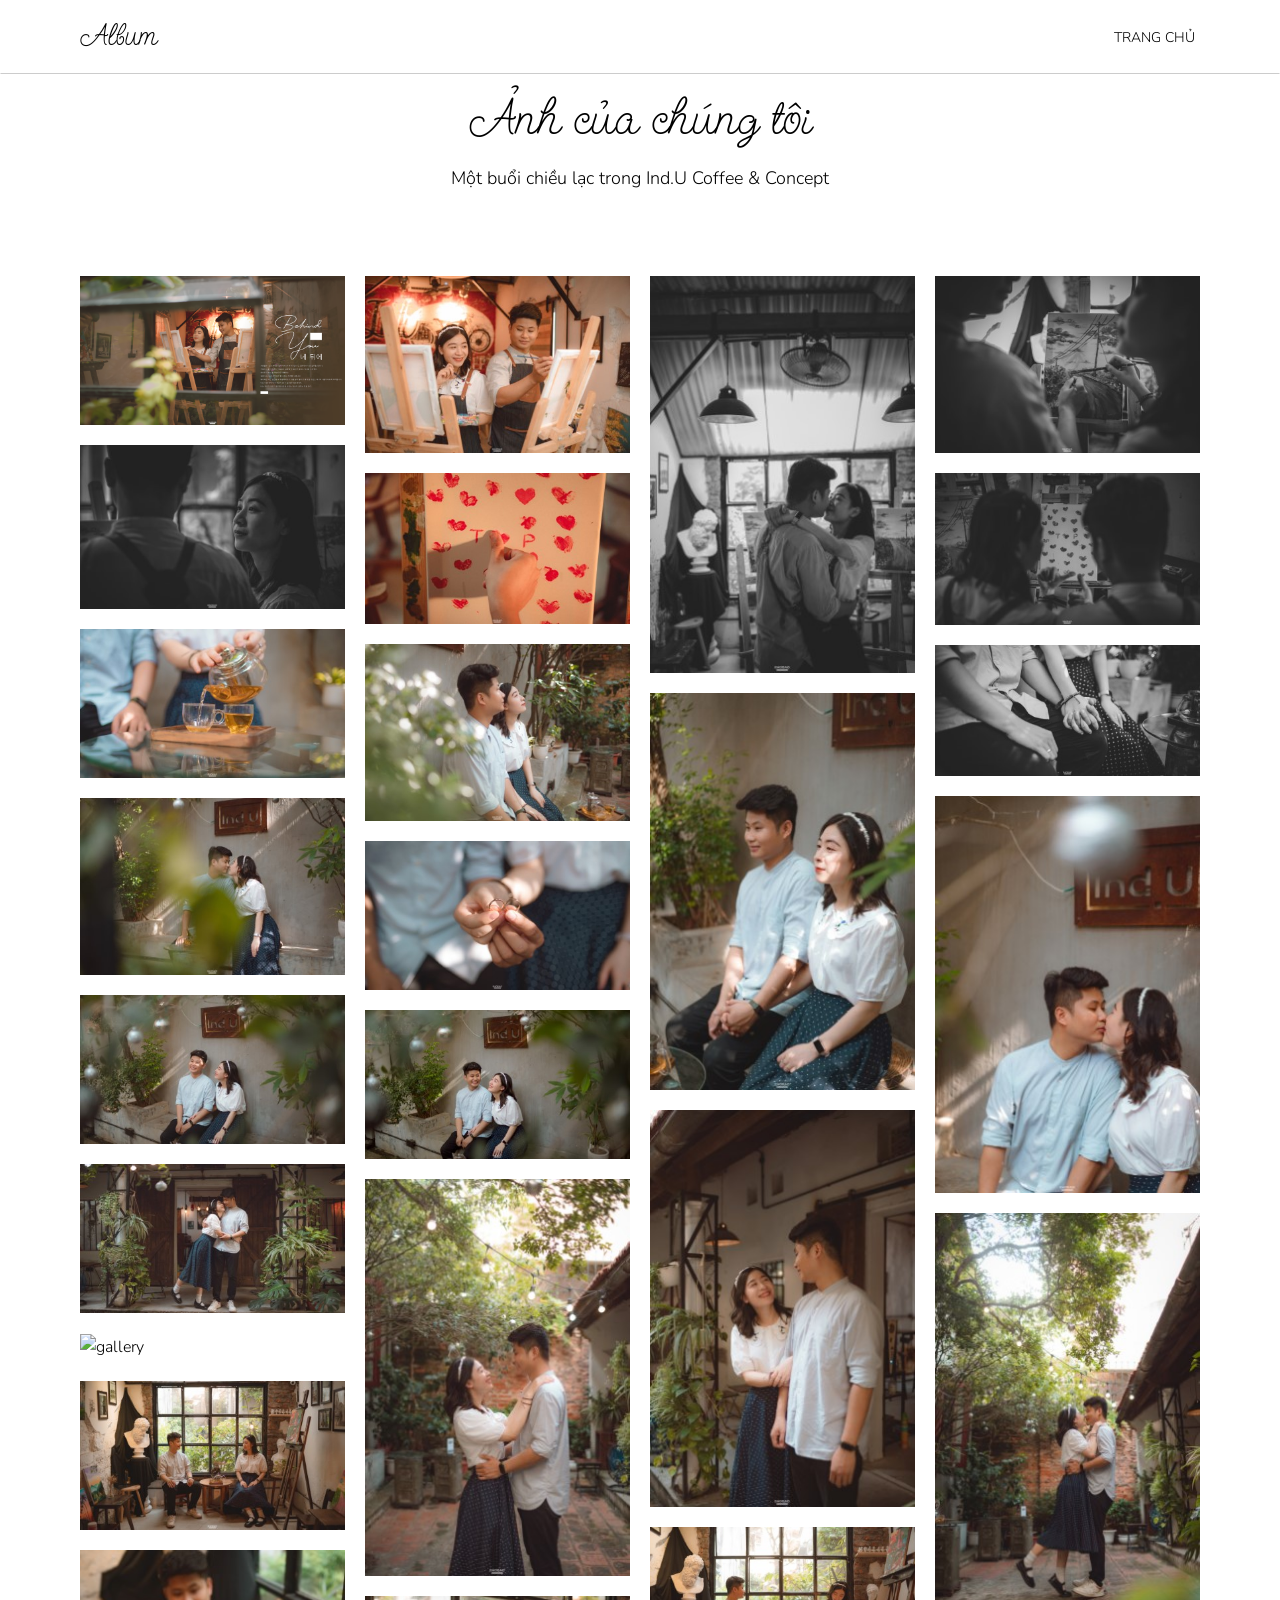
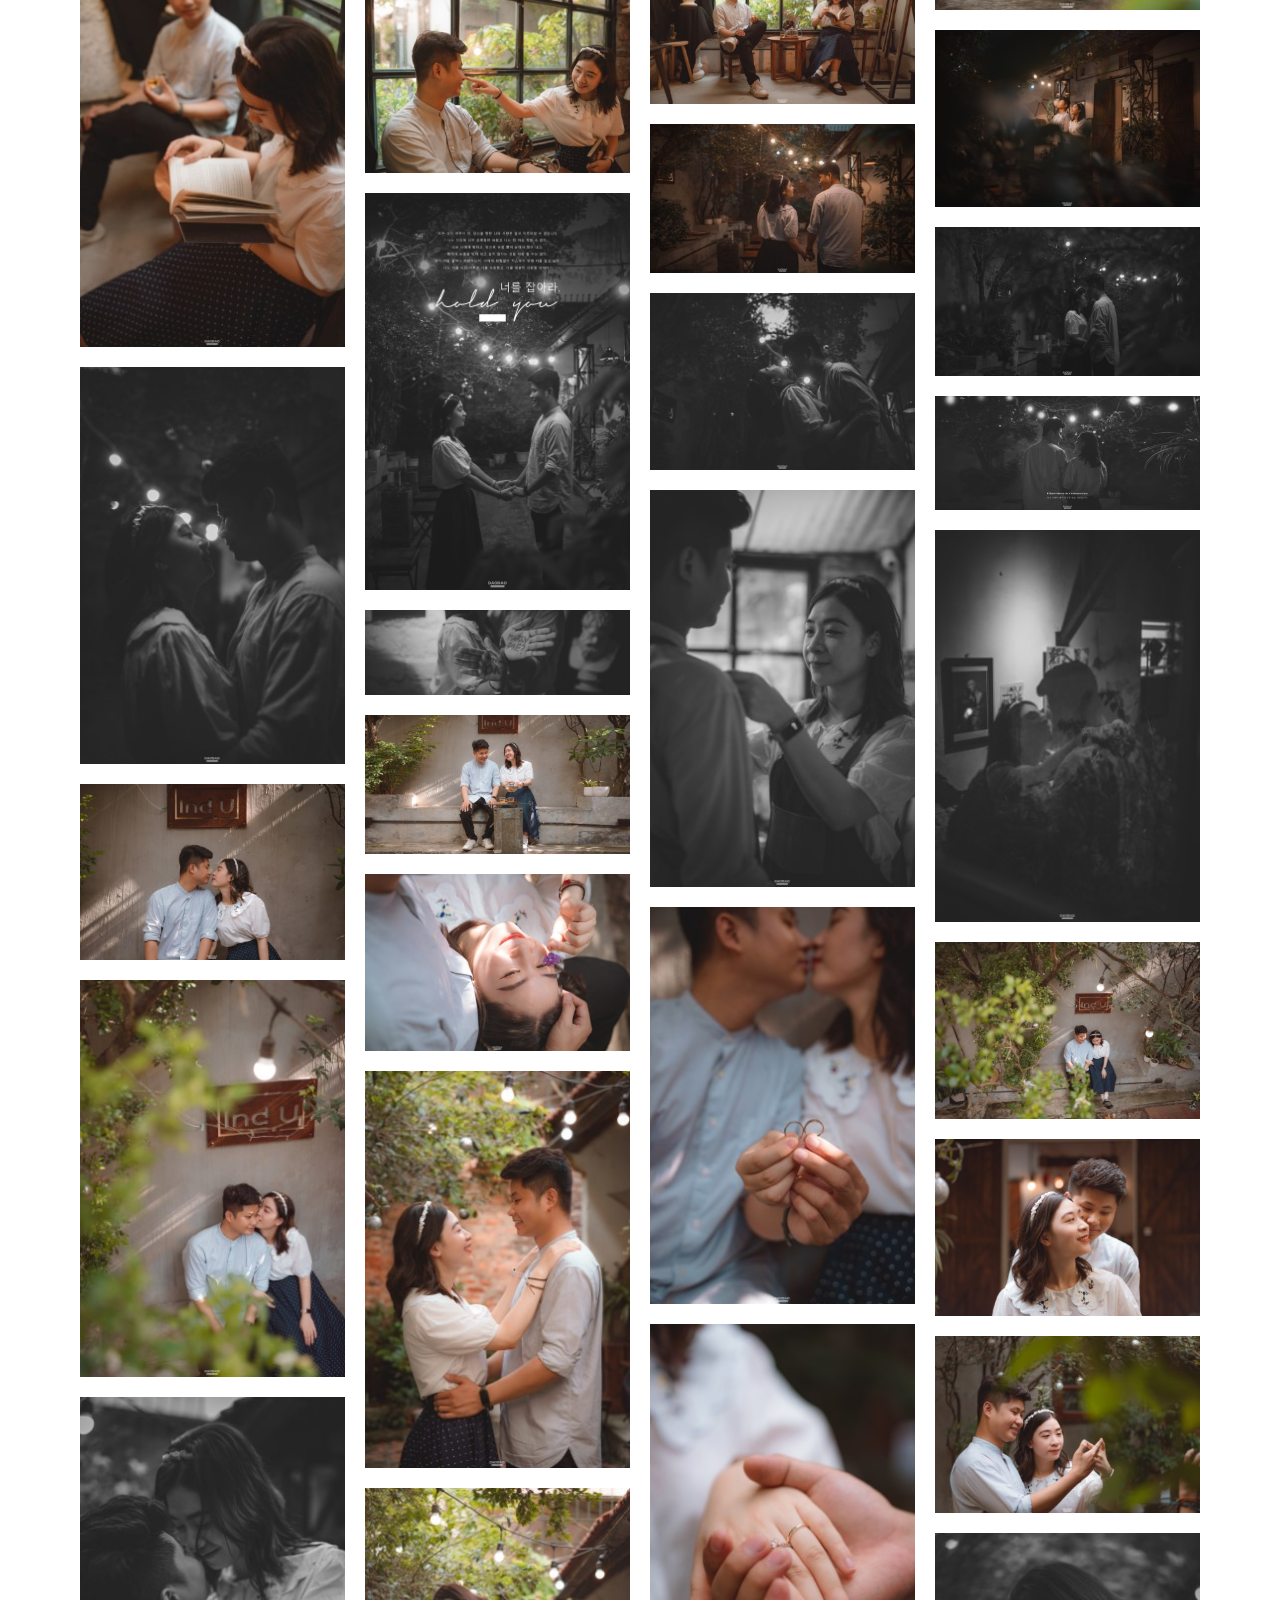
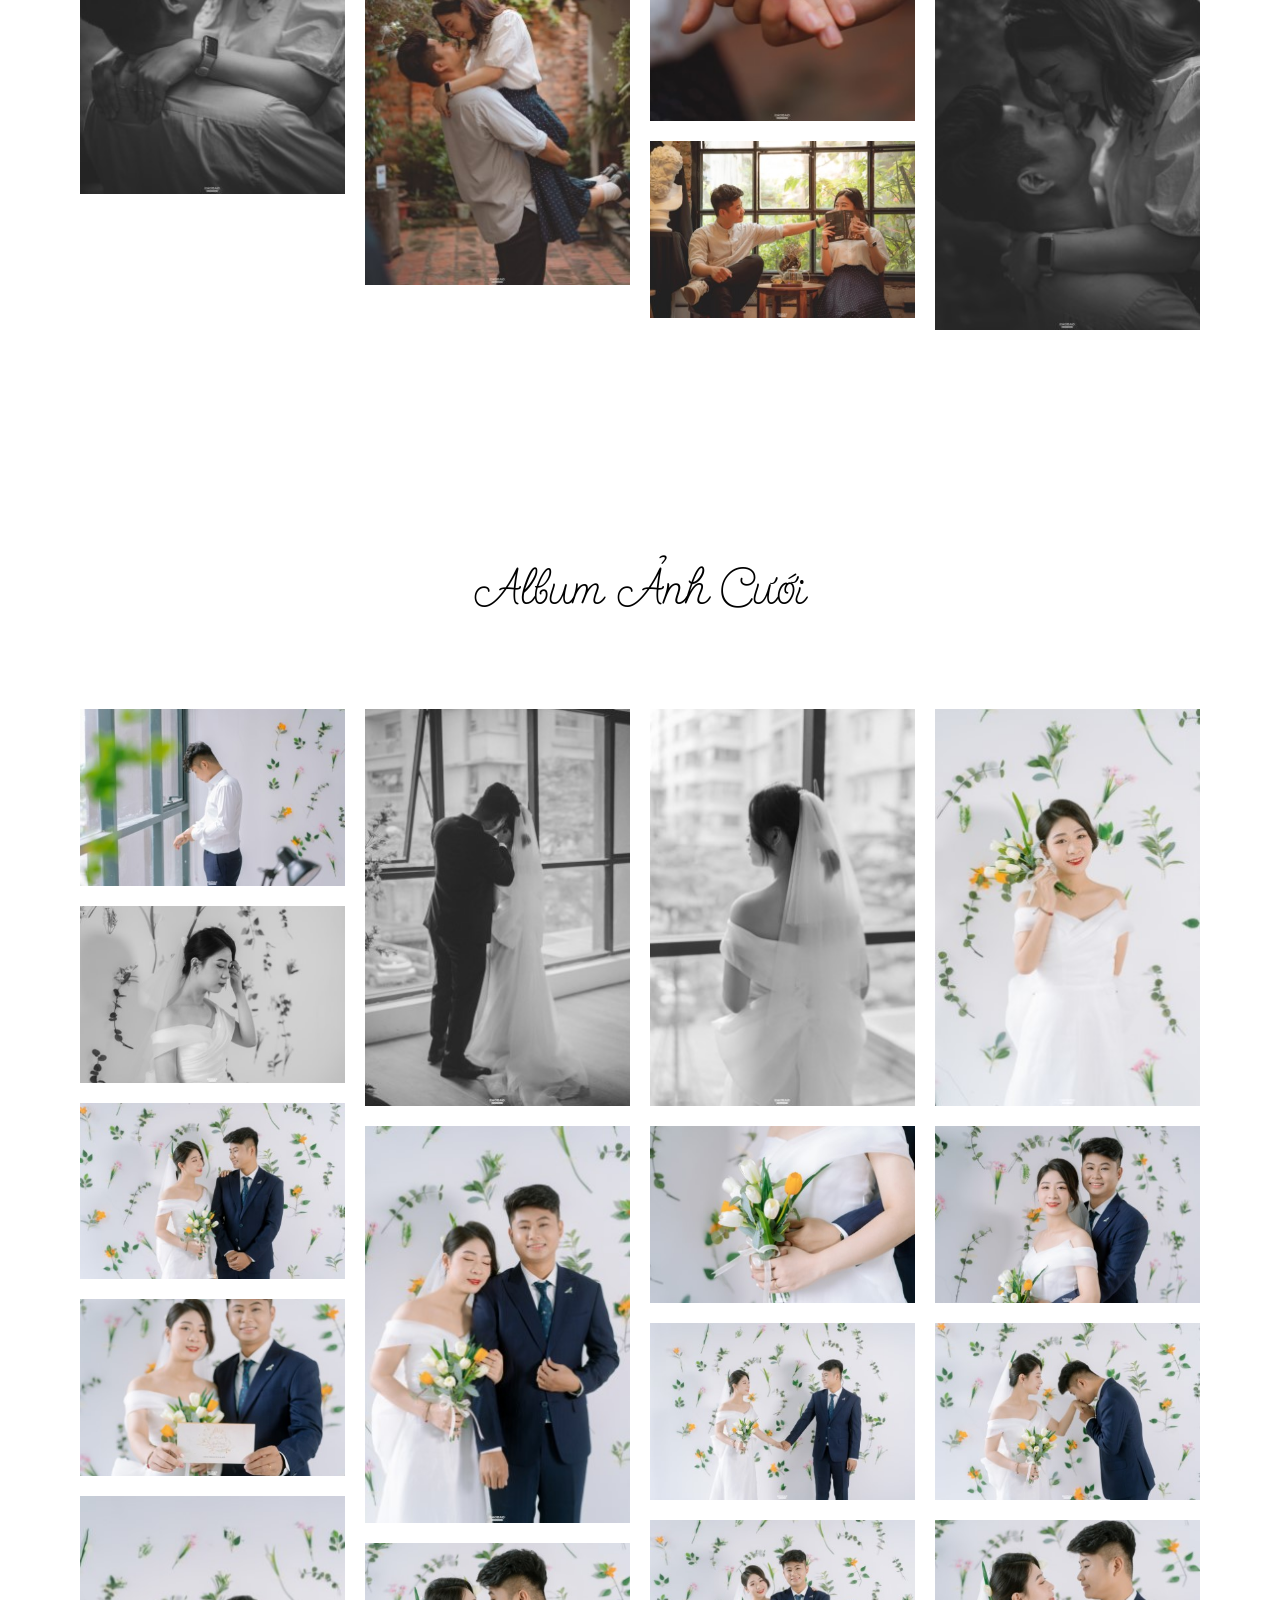
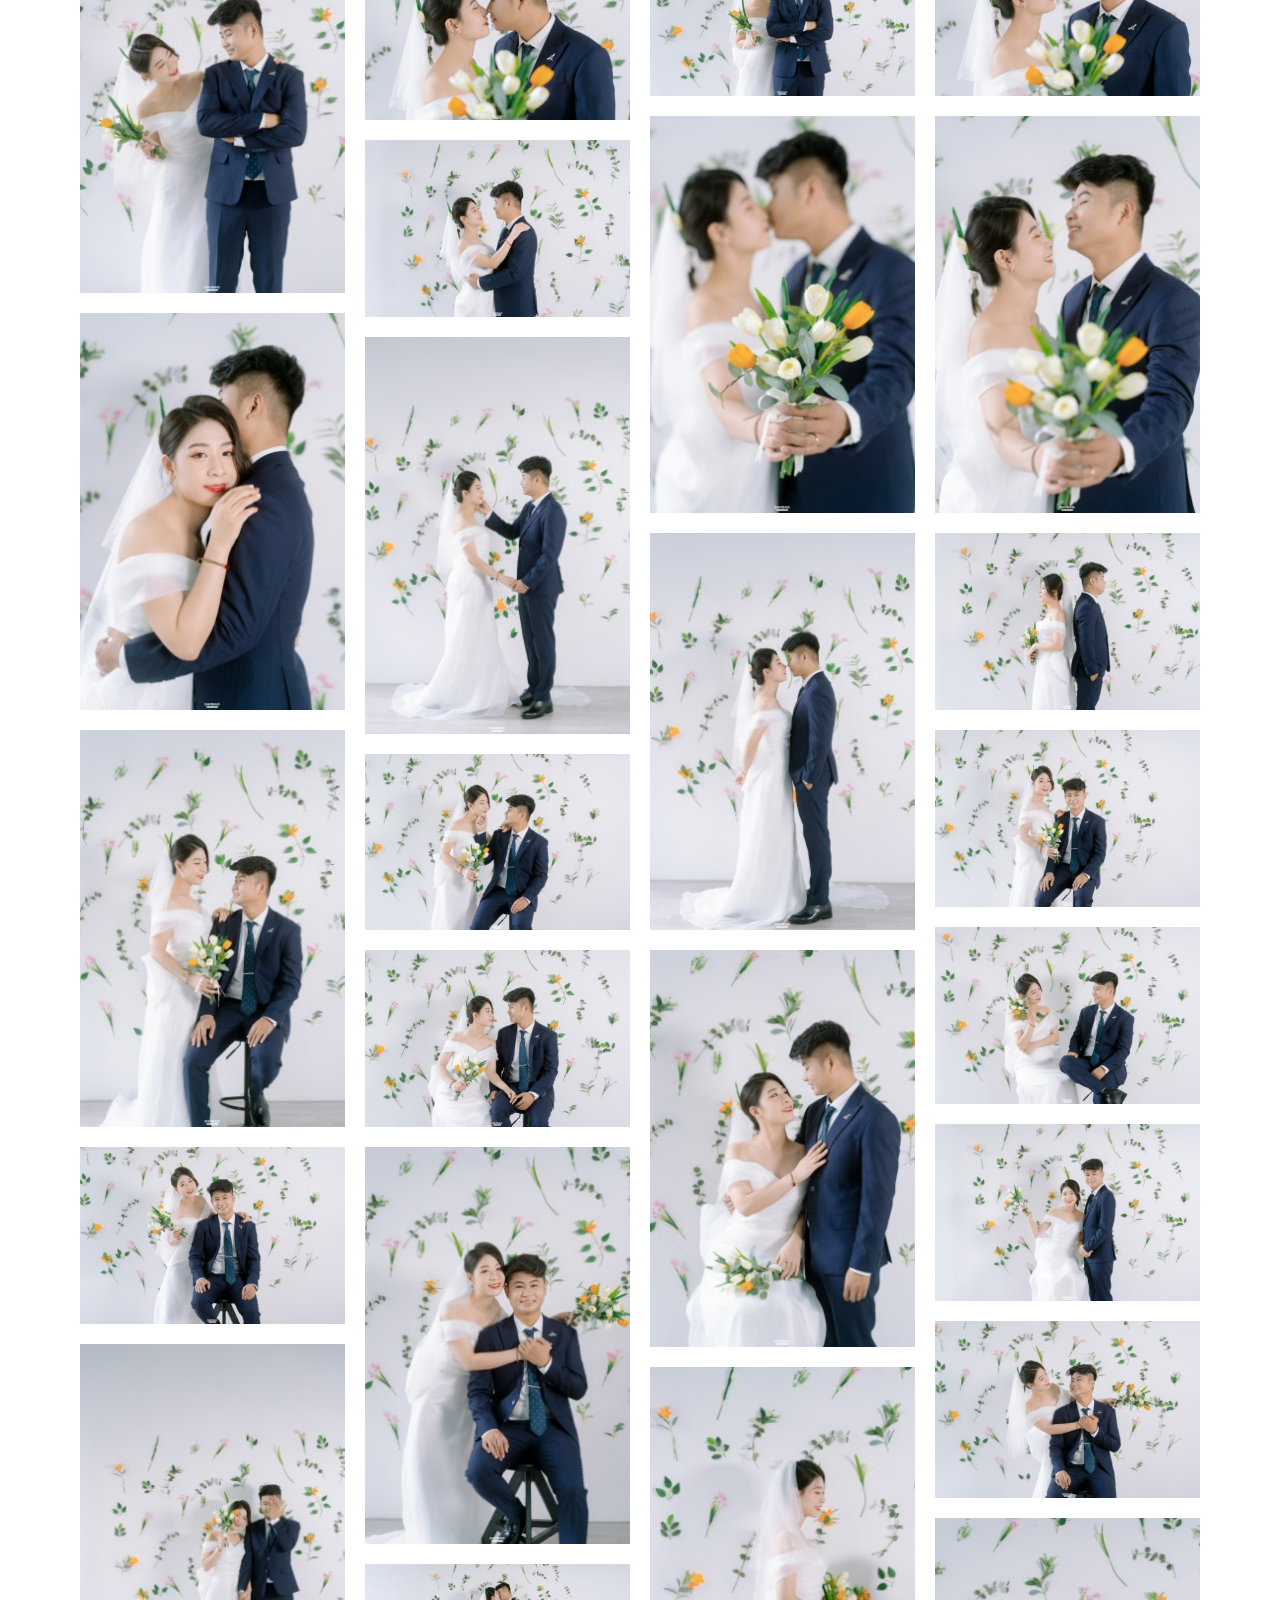
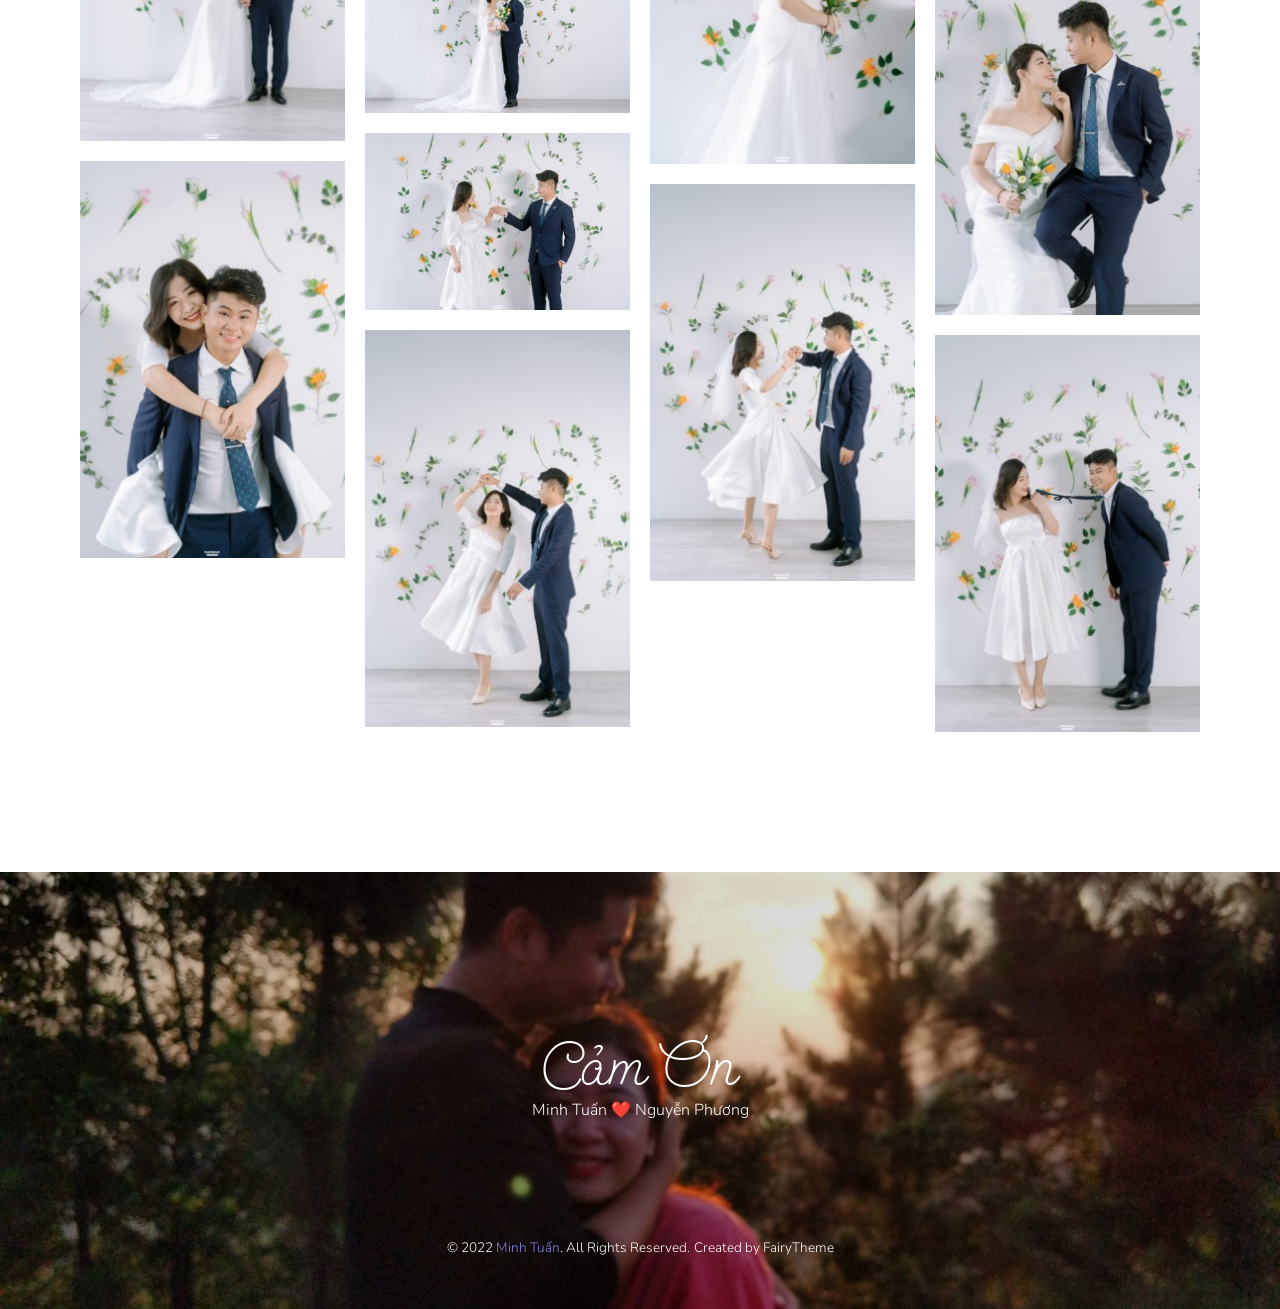
==== commit b2d4224a: "add photo album, fix load image" ====
--- a/album.html
+++ b/album.html
@@ -81,128 +81,29 @@
                 <div class="row">
                     <div class="col-md-12 text-center heading">
                         <h2>Ảnh của chúng tôi</h2>
-                        <p>Hãy đến và chụp ảnh cùng chúng tôi nhé!</p>
+                        <p>Một buổi chiều lạc trong <a href="https://www.facebook.com/inducoffee140/">Ind.U Coffee & Concept</a> </p>
                     </div>
                 </div>
                 <div class="row">
                     <div class="col-sm-12">
-                        <div class="grid grid--margin">
+                        <div class="grid grid--margin" id="album-0">
                             <div class="grid-sizer"></div>
-                            <div class="grid-item grid-item--width">
-                                <a href="img/gallery-1.jpg" data-lightbox="roadtrip">
-                                    <img loading="lazy" src="img/gallery-1.jpg" alt="gallery">
-                                </a>
-                            </div>
-                            <div class="grid-item">
-                                <a href="img/gallery-2.jpg" data-lightbox="roadtrip">
-                                    <img loading="lazy" src="img/gallery-2.jpg" alt="gallery">
-                                </a>
-                            </div>
-                            <div class="grid-item">
-                                <a href="img/gallery-3.jpg" data-lightbox="roadtrip">
-                                    <img loading="lazy" src="img/gallery-3.jpg" alt="gallery">
-                                </a>
-                            </div>
-                            <div class="grid-item">
-                                <a href="img/gallery-4.jpg" data-lightbox="roadtrip">
-                                    <img loading="lazy" src="img/gallery-4.jpg" alt="gallery">
-                                </a>
-                            </div>
-                            <div class="grid-item">
-                                <a href="img/gallery-5.jpg" data-lightbox="roadtrip">
-                                    <img loading="lazy" src="img/gallery-5.jpg" alt="gallery">
-                                </a>
-                            </div>
-                            <div class="grid-item">
-                                <a href="img/gallery-6.jpg" data-lightbox="roadtrip">
-                                    <img loading="lazy" src="img/gallery-6.jpg" alt="gallery">
-                                </a>
-                            </div>
-                            <div class="grid-item">
-                                <a href="img/gallery-7.jpg" data-lightbox="roadtrip">
-                                    <img loading="lazy" src="img/gallery-7.jpg" alt="gallery">
-                                </a>
-                            </div>
-                            <div class="grid-item">
-                                <a href="img/gallery-8.jpg" data-lightbox="roadtrip">
-                                    <img loading="lazy" src="img/gallery-8.jpg" alt="gallery">
-                                </a>
-                            </div>
-                            <div class="grid-item">
-                                <a href="img/gallery-9.jpg" data-lightbox="roadtrip">
-                                    <img loading="lazy" src="img/gallery-9.jpg" alt="gallery">
-                                </a>
-                            </div>
-                            <div class="grid-item">
-                                <a href="img/gallery-10.jpg" data-lightbox="roadtrip">
-                                    <img loading="lazy" src="img/gallery-10.jpg" alt="gallery">
-                                </a>
-                            </div>
-                            <div class="grid-item">
-                                <a href="img/gallery-11.jpg" data-lightbox="roadtrip">
-                                    <img loading="lazy" src="img/gallery-11.jpg" alt="gallery">
-                                </a>
-                            </div>
-                            <div class="grid-item">
-                                <a href="img/gallery-12.jpg" data-lightbox="roadtrip">
-                                    <img loading="lazy" src="img/gallery-12.jpg" alt="gallery">
-                                </a>
-                            </div>
-                            <div class="grid-item">
-                                <a href="img/gallery-13.jpg" data-lightbox="roadtrip">
-                                    <img loading="lazy" src="img/gallery-13.jpg" alt="gallery">
-                                </a>
-                            </div>
-                            <div class="grid-item">
-                                <a href="img/gallery-14.jpg" data-lightbox="roadtrip">
-                                    <img loading="lazy" src="img/gallery-14.jpg" alt="gallery">
-                                </a>
-                            </div>
-                            <div class="grid-item">
-                                <a href="img/gallery-15.jpg" data-lightbox="roadtrip">
-                                    <img loading="lazy" src="img/gallery-15.jpg" alt="gallery">
-                                </a>
-                            </div>
-                            <div class="grid-item">
-                                <a href="img/gallery-16.jpg" data-lightbox="roadtrip">
-                                    <img loading="lazy" src="img/gallery-16.jpg" alt="gallery">
-                                </a>
-                            </div>
-                            <div class="grid-item">
-                                <a href="img/gallery-17.jpg" data-lightbox="roadtrip">
-                                    <img loading="lazy" src="img/gallery-17.jpg" alt="gallery">
-                                </a>
-                            </div>
-                            <div class="grid-item">
-                                <a href="img/gallery-18.jpg" data-lightbox="roadtrip">
-                                    <img loading="lazy" src="img/gallery-18.jpg" alt="gallery">
-                                </a>
-                            </div>
-                            <div class="grid-item">
-                                <a href="img/gallery-19.jpg" data-lightbox="roadtrip">
-                                    <img loading="lazy" src="img/gallery-19.jpg" alt="gallery">
-                                </a>
-                            </div>
-                            <div class="grid-item">
-                                <a href="img/gallery-20.jpg" data-lightbox="roadtrip">
-                                    <img loading="lazy" src="img/gallery-20.jpg" alt="gallery">
-                                </a>
-                            </div>
-                            <div class="grid-item">
-                                <a href="img/gallery-21.jpg" data-lightbox="roadtrip">
-                                    <img loading="lazy" src="img/gallery-21.jpg" alt="gallery">
-                                </a>
-                            </div>
-                            <div class="grid-item">
-                                <a href="img/gallery-22.jpg" data-lightbox="roadtrip">
-                                    <img loading="lazy" src="img/gallery-22.jpg" alt="gallery">
-                                </a>
-                            </div>
-                            <div class="grid-item">
-                                <a href="img/gallery-23.jpg" data-lightbox="roadtrip">
-                                    <img loading="lazy" src="img/gallery-23.jpg" alt="gallery">
-                                </a>
-                            </div>
+                        </div>
+                    </div>
+                </div>
+            </div>
+        </section>
+        <section id="gallery" class="section gallery" style="padding: 5em 0;">
+            <div class="container">
+                <div class="row">
+                    <div class="col-md-12 text-center heading">
+                        <h2>Album Ảnh Cưới</h2>
+                    </div>
+                </div>
+                <div class="row">
+                    <div class="col-sm-12">
+                        <div class="grid grid--margin" id="album-1">
+                            <div class="grid-sizer"></div>
                         </div>
                     </div>
                 </div>
@@ -230,12 +131,30 @@
             </div>
         </section>
     </div>
+    <!-- Load album -->
+    <script>
+        for (let i = 1;i < 50; i++){
+            if (i < 10){
+                i = "0" + i;
+            }
+            html = `<div class="grid-item grid-item--width">
+                <a href="img/Indu/${i}.jpg" data-lightbox="roadtrip" style="width:100%; display:block;">
+                    <img loading="lazy" src="img/Indu/${i}-thumbnail.jpg" alt="gallery" style="width:100%">
+                </a>
+            </div>`;
+            document.getElementById("album-0").innerHTML += html;
+        }
+        for (let i = 1;i < 43; i++){
+            html = `<div class="grid-item grid-item--width">
+                <a href="img/Stu/DD-${i}.jpg" data-lightbox="roadtrip style="width:100%; display:block;">
+                    <img loading="lazy" src="img/Stu/DD-${i}-thumbnail.jpg" alt="gallery" style="width:100%">
+                </a>
+            </div>`;
+            document.getElementById("album-1").innerHTML += html;
+        }
+    </script>
     <!-- Modernizr JS -->
     <script src="js/vendor/modernizr-2.6.2.min.js"></script>
-    <!-- FOR IE9 below -->
-    <!--[if lt IE 9]>
-	<script src="js/vendor/respond.min.js"></script>
-	<![endif]-->
     <!-- jQuery -->
     <script src="js/vendor/jquery.min.js"></script>
     <!-- jQuery Easing -->
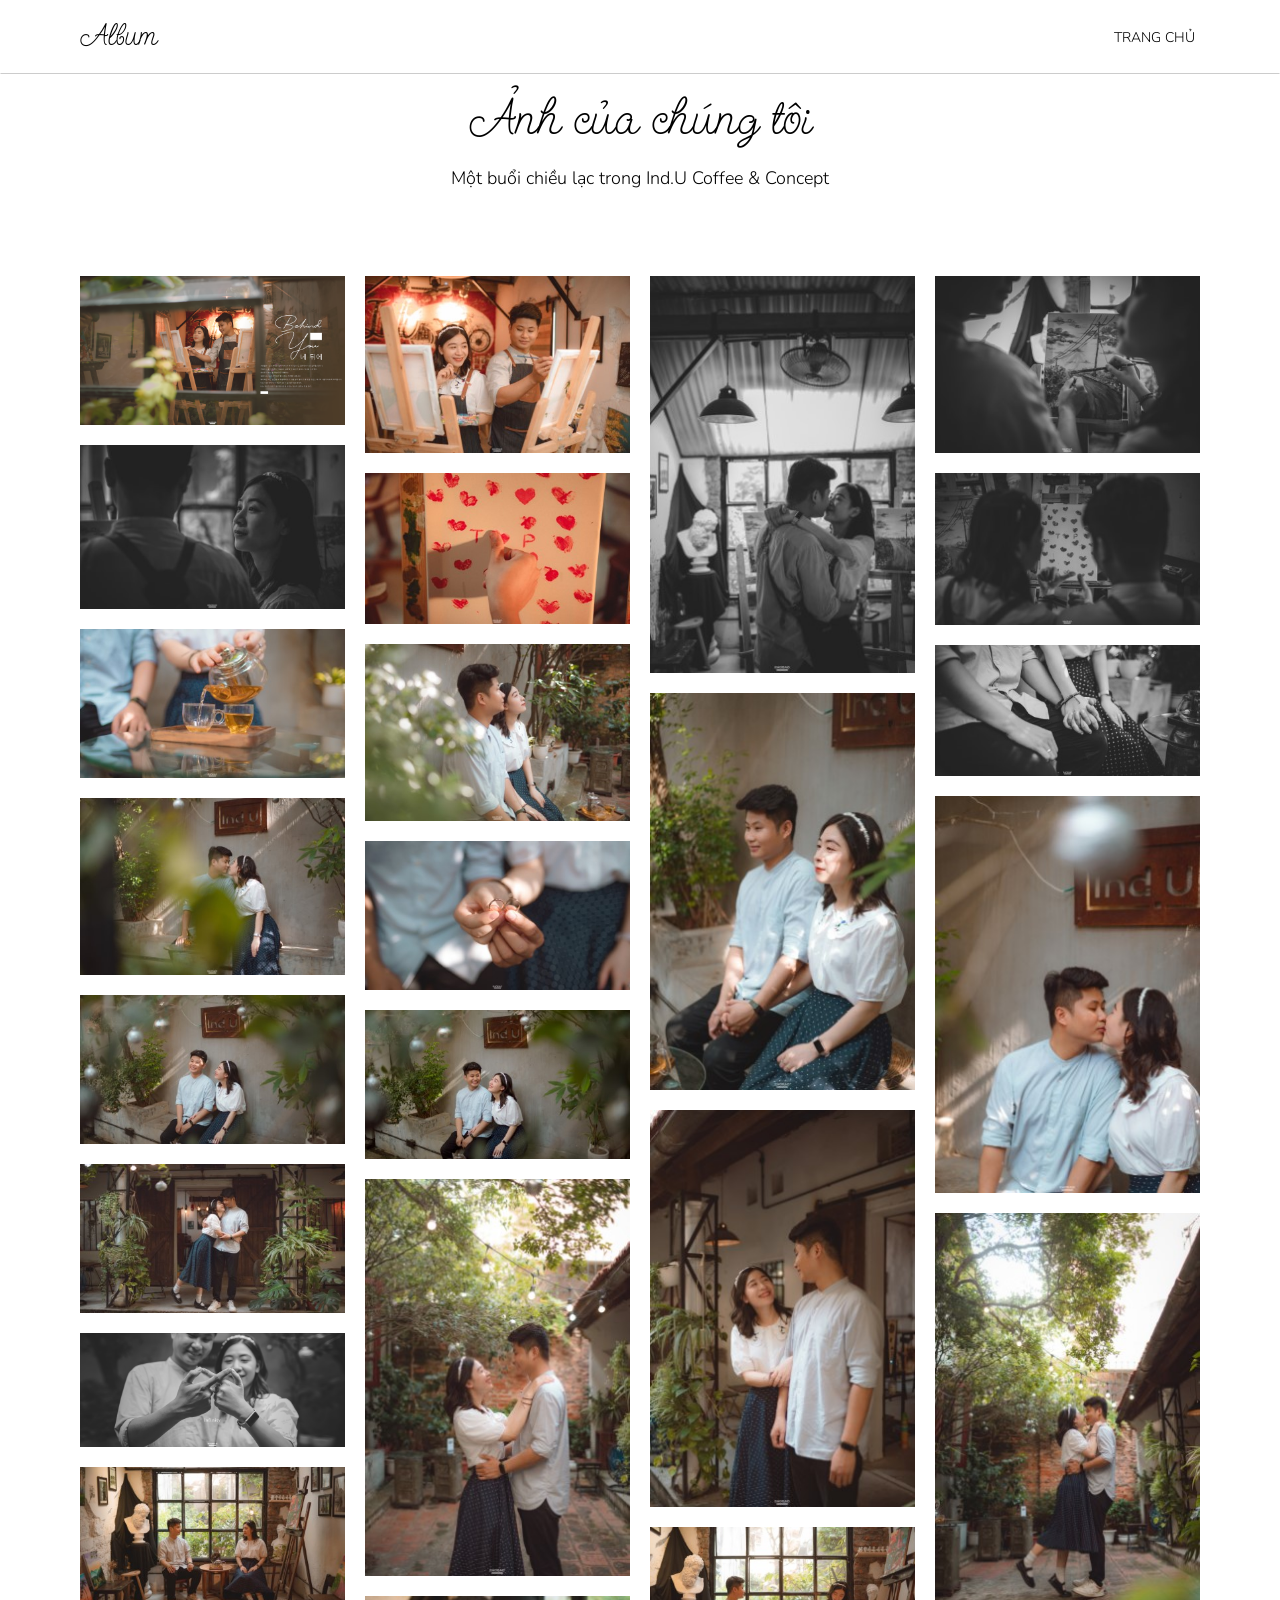
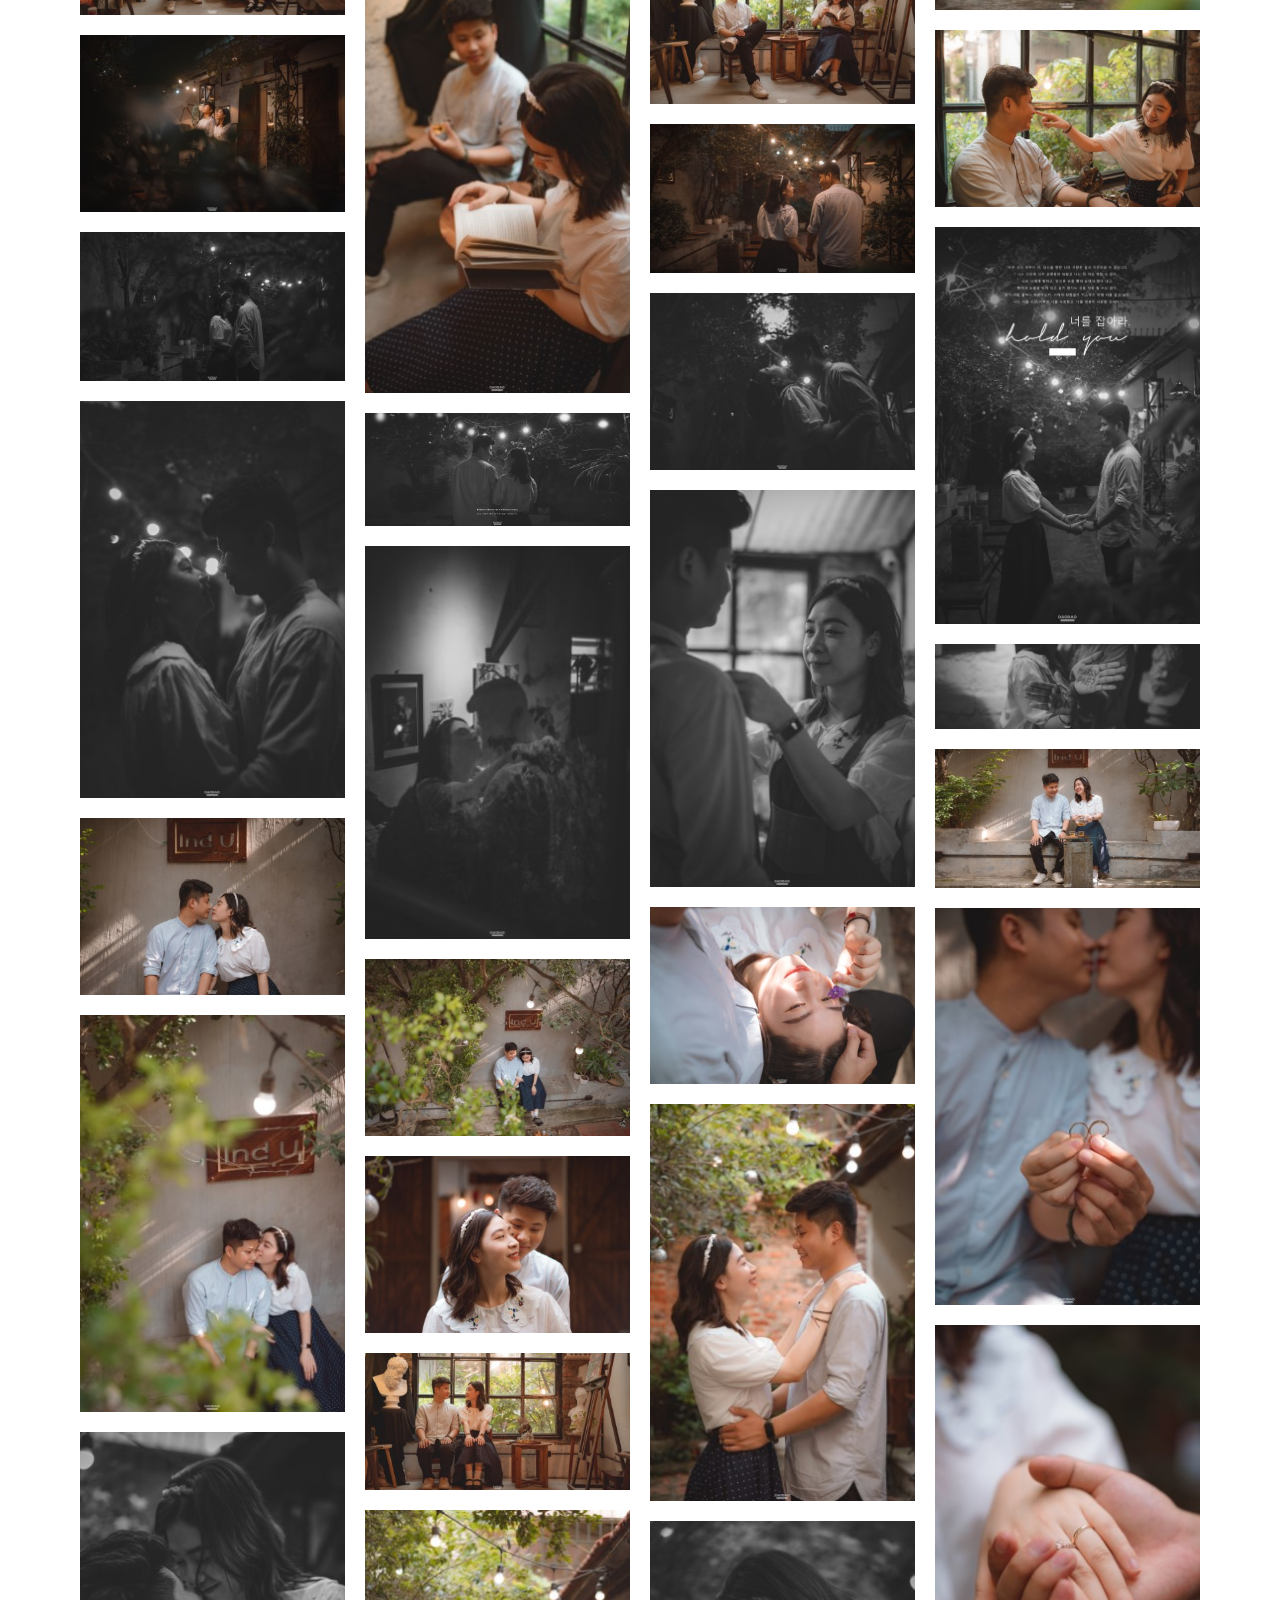
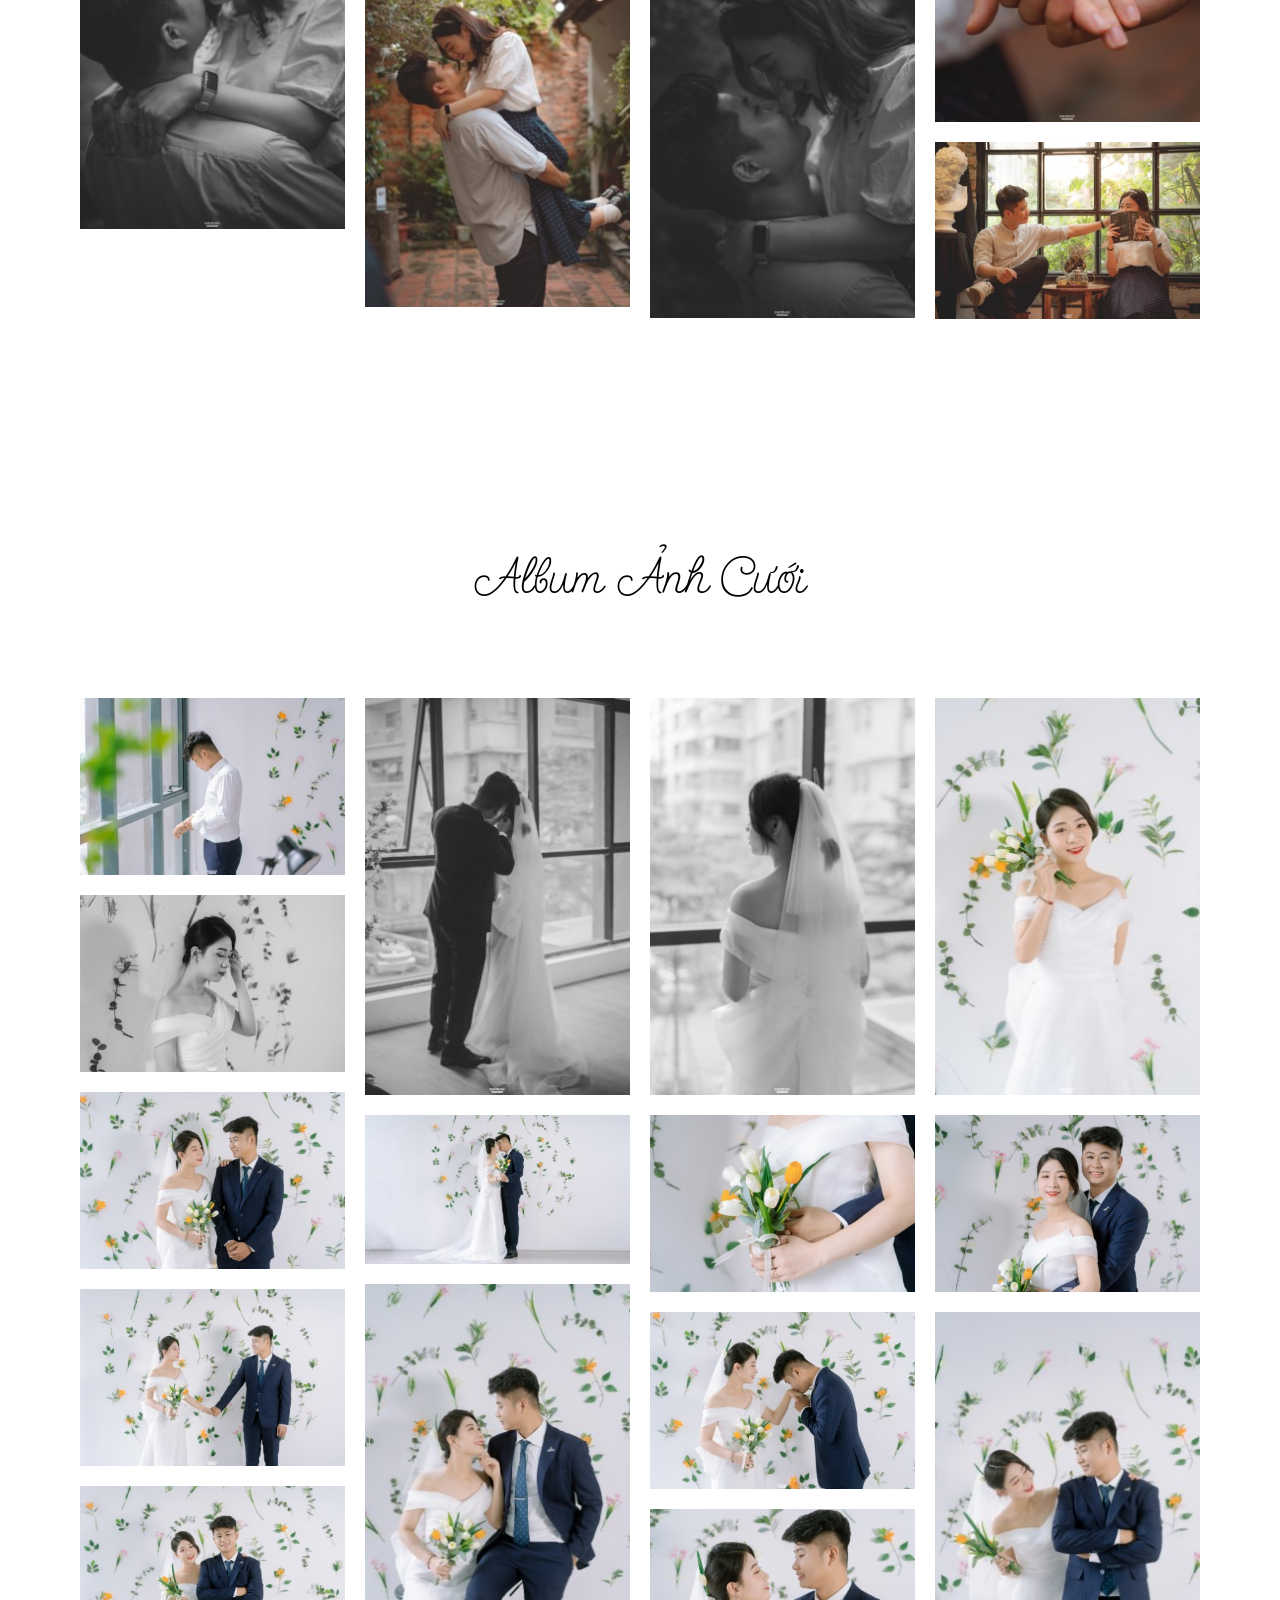
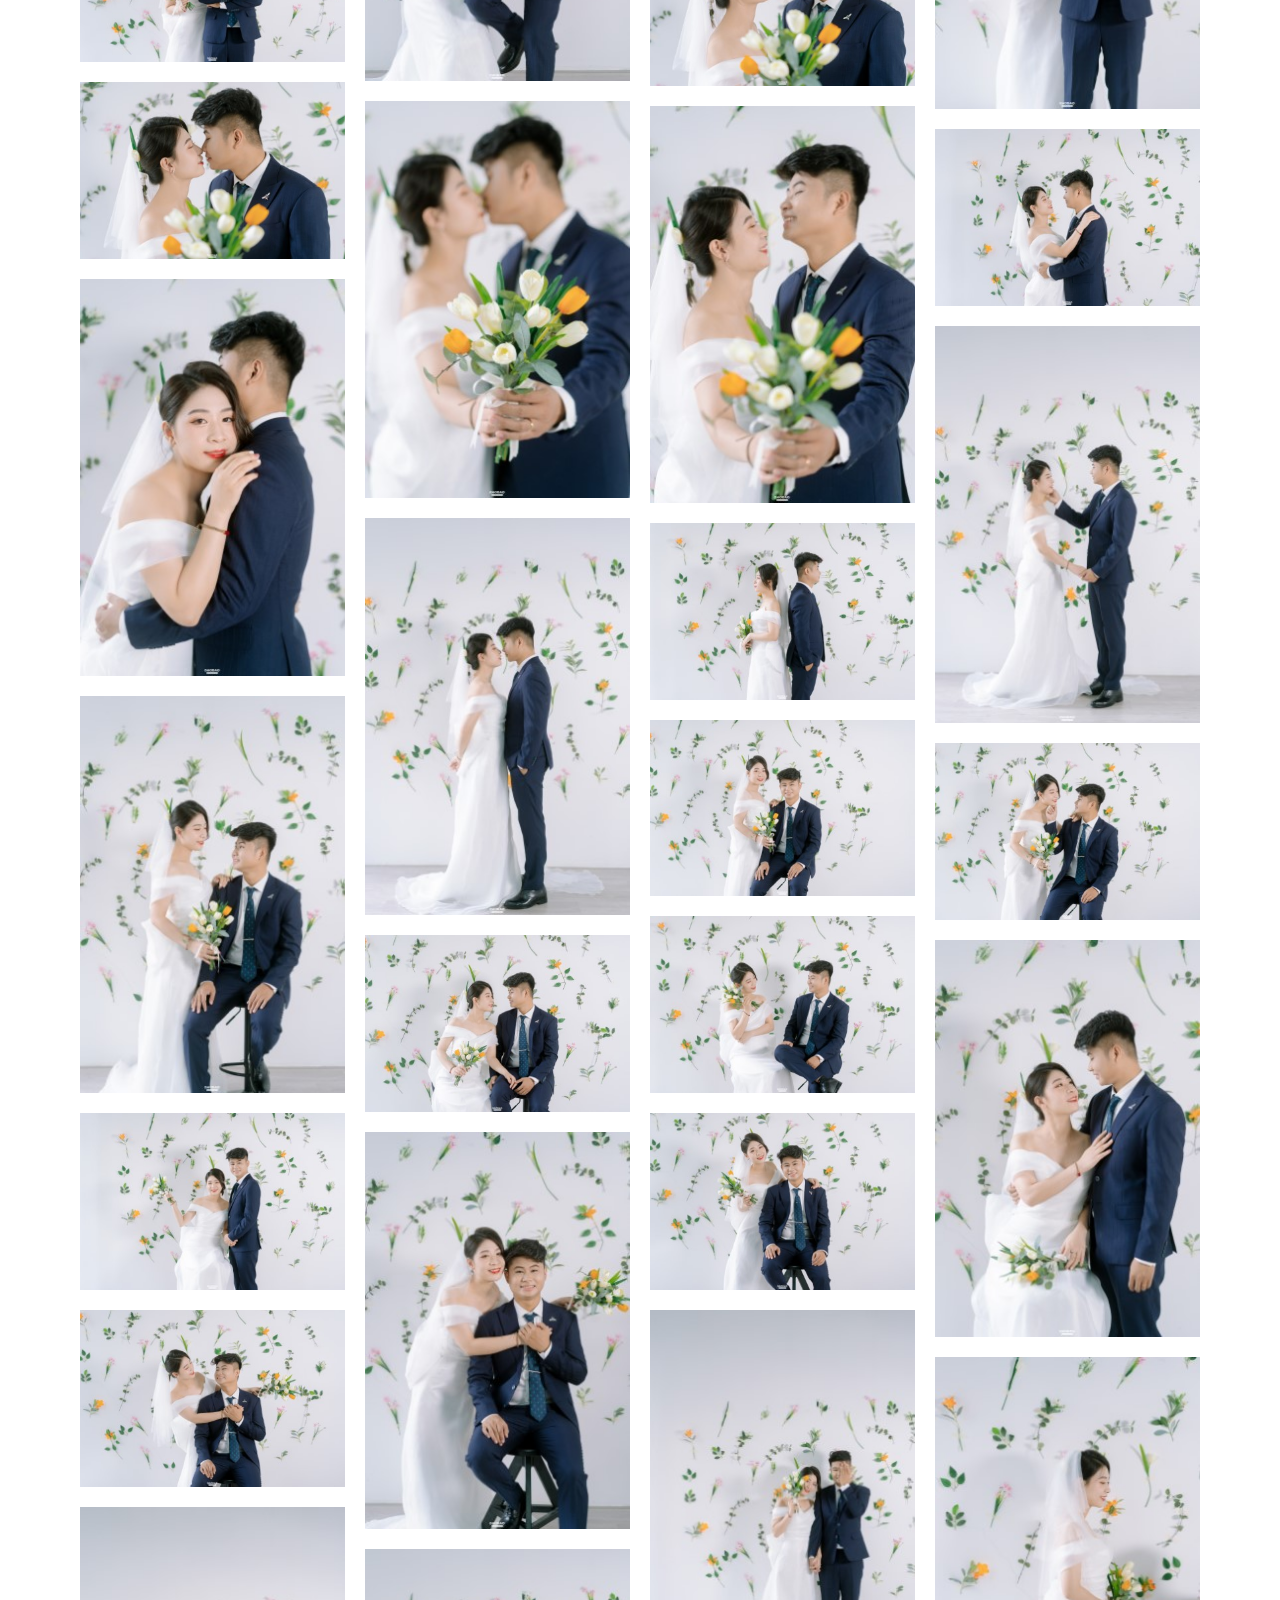
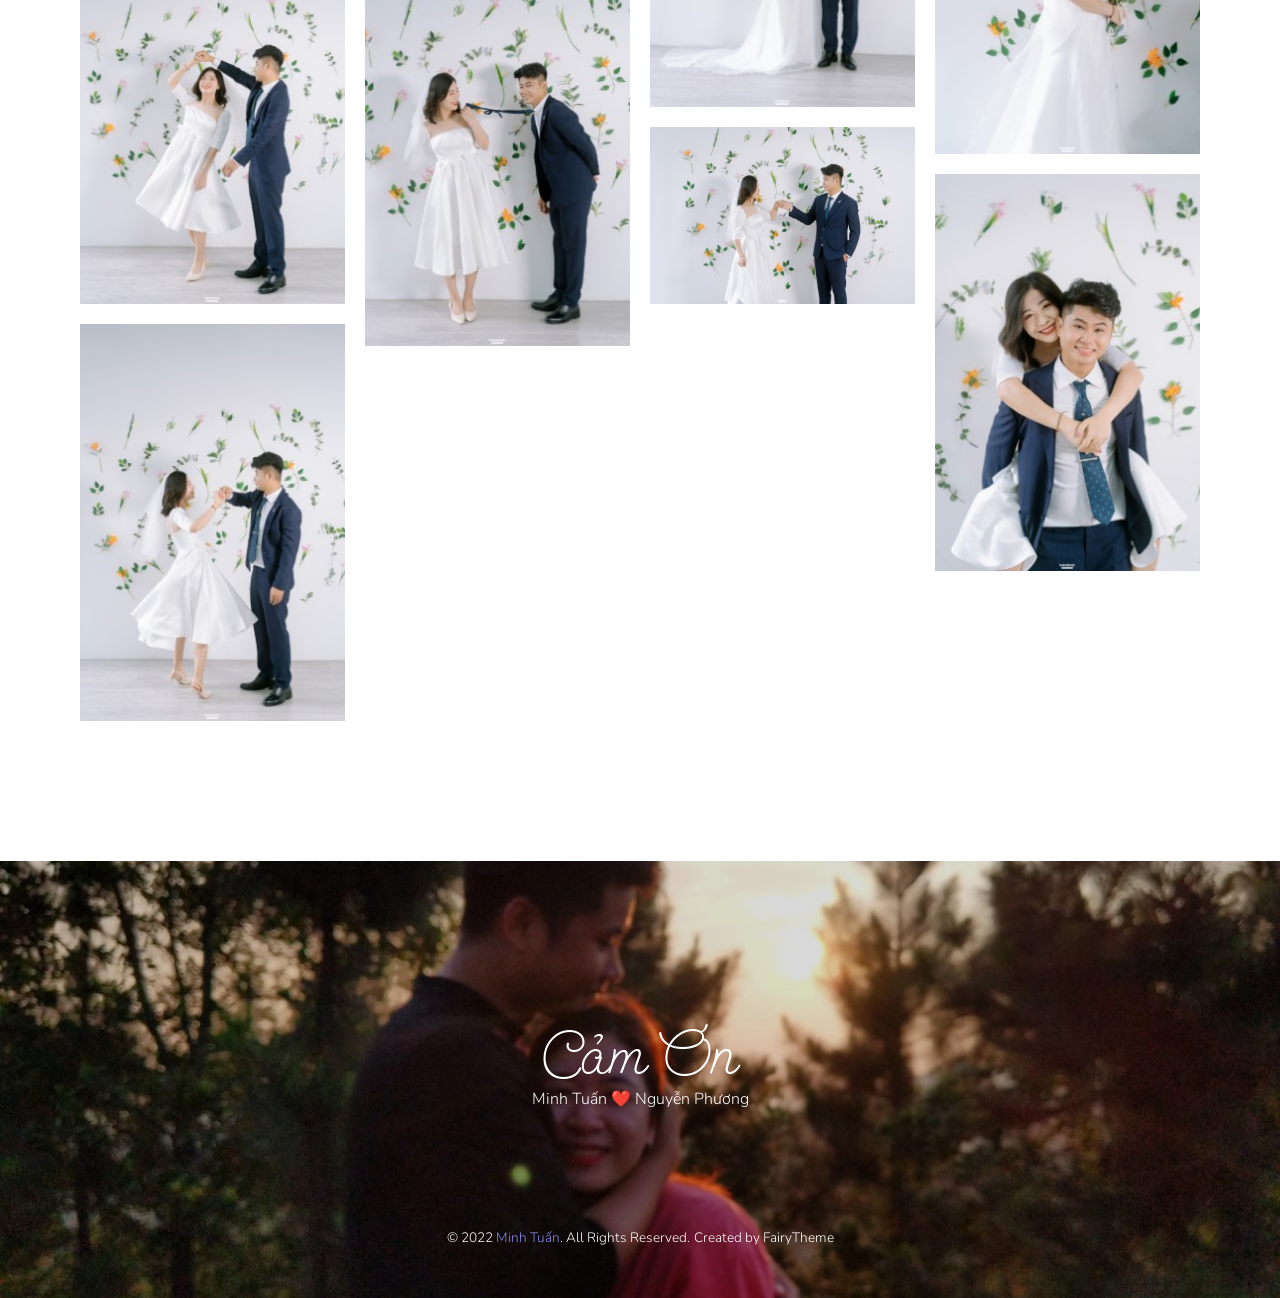
==== commit 6edf7dac: "delete image, fix code" ====
--- a/album.html
+++ b/album.html
@@ -144,7 +144,7 @@
             </div>`;
             document.getElementById("album-0").innerHTML += html;
         }
-        for (let i = 1;i < 43; i++){
+        for (let i = 1;i < 41; i++){
             html = `<div class="grid-item grid-item--width">
                 <a href="img/Stu/DD-${i}.jpg" data-lightbox="roadtrip style="width:100%; display:block;">
                     <img loading="lazy" src="img/Stu/DD-${i}-thumbnail.jpg" alt="gallery" style="width:100%">
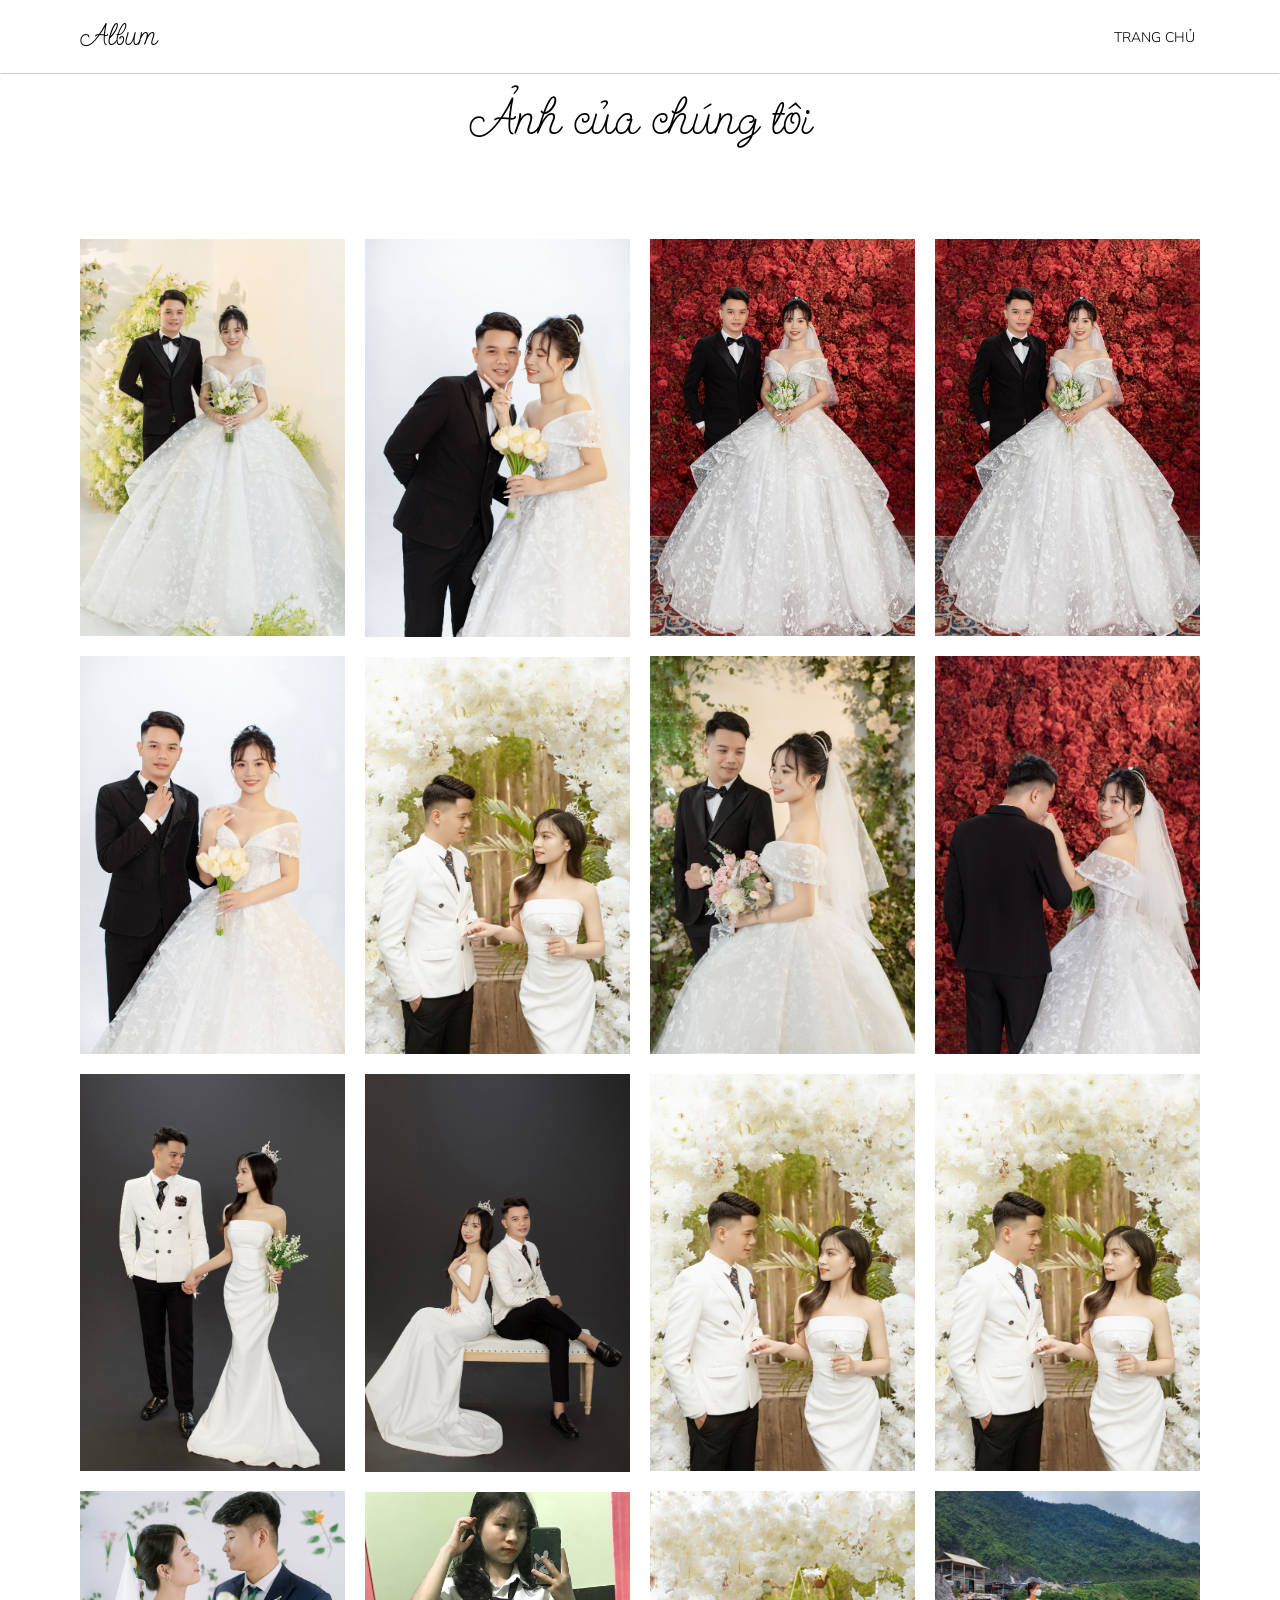
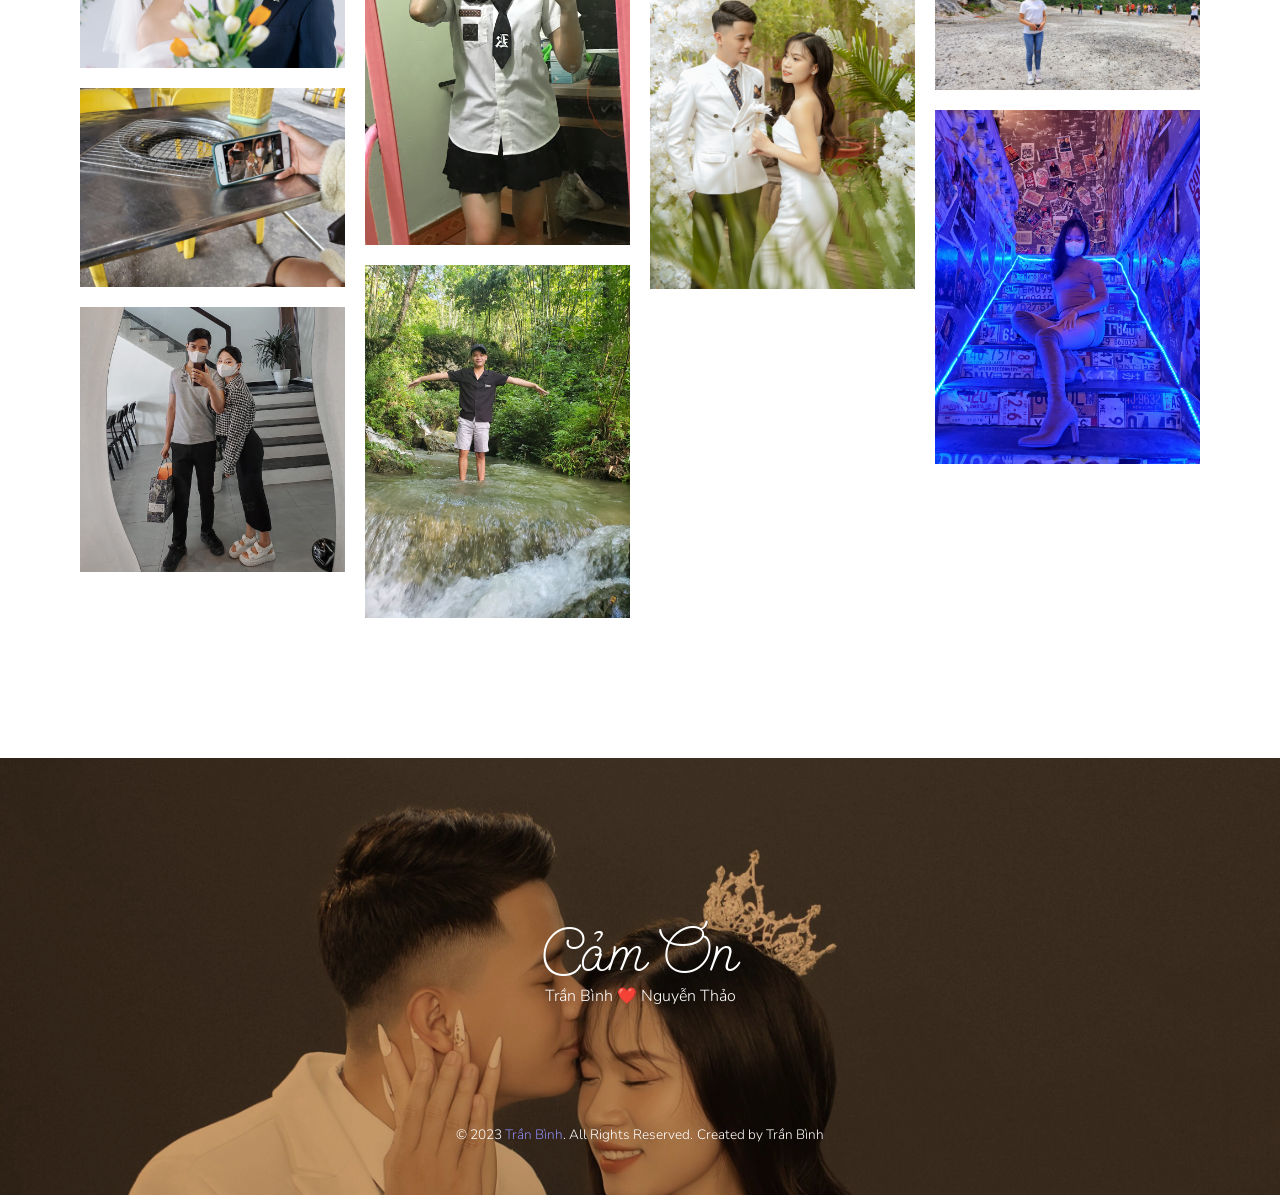
==== commit 082b0a94: "init" ====
--- a/album.html
+++ b/album.html
@@ -9,19 +9,17 @@
 <head>
     <meta charset="utf-8">
     <meta http-equiv="X-UA-Compatible" content="IE=edge">
-    <title>Wedding Invitation - Minh Tuan & Nguyen Phuong</title>
+    <title>Wedding Invitation - Tran Binh & Nguyen Thao</title>
     <link rel=icon type=image/png sizes=16x16 href="favicon.ico">
     <meta name="viewport" content="width=device-width, initial-scale=1">
-    <meta name="description" content="Wedding Invitation - Minh Tuan & Nguyen Phuong" />
+    <meta name="description" content="Wedding Invitation - Tran Binh & Nguyen Thao" />
     <meta name="keywords" content="wedding" />
-    <meta name="author" content="minhtuanact" />
+    <meta name="author" content="tranbinh" />
     <!-- Facebook and Twitter integration -->
-    <meta property="og:title" content="Wedding Invitation - Minh Tuan & Nguyen Phuong" />
+    <meta property="og:title" content="Wedding Invitation - Tran Binh & Nguyen Thao" />
     <meta property="og:description" content="" />
-    <meta property="og:image" content="https://minhtuanact.ml/wedding/img/header-bg.jpg" />
     <meta property="og:url" content="" />
-    <meta name="twitter:title" content="Wedding Invitation - Minh Tuan & Nguyen Phuong" />
-    <meta name="twitter:image" content="https://minhtuanact.ml/wedding/img/header-bg.jpg" />
+    <meta name="twitter:title" content="Wedding Invitation - Tran Binh & Nguyen Thao" />
     <meta name="twitter:url" content="" />
 
     <!-- <link href="https://fonts.googleapis.com/css2?family=Open+Sans:wght@300;400&display=swap" rel="stylesheet"> -->
@@ -75,29 +73,11 @@
                 </div>
             </div>
         </nav>
-        <!-- Section Gallery -->
         <section id="gallery" class="section gallery" style="padding: 5em 0;">
             <div class="container">
                 <div class="row">
                     <div class="col-md-12 text-center heading">
                         <h2>Ảnh của chúng tôi</h2>
-                        <p>Một buổi chiều lạc trong <a href="https://www.facebook.com/inducoffee140/">Ind.U Coffee & Concept</a> </p>
-                    </div>
-                </div>
-                <div class="row">
-                    <div class="col-sm-12">
-                        <div class="grid grid--margin" id="album-0">
-                            <div class="grid-sizer"></div>
-                        </div>
-                    </div>
-                </div>
-            </div>
-        </section>
-        <section id="gallery" class="section gallery" style="padding: 5em 0;">
-            <div class="container">
-                <div class="row">
-                    <div class="col-md-12 text-center heading">
-                        <h2>Album Ảnh Cưới</h2>
                     </div>
                 </div>
                 <div class="row">
@@ -116,15 +96,15 @@
                 <div class="row">
                     <div class="col-md-12 text-center">
                         <h2>Cảm Ơn</h2>
-                        <p>Minh Tuấn ❤️ Nguyễn Phương</p>
+                        <p>Trần Bình ❤️ Nguyễn Thảo</p>
                     </div>
                 </div>
                 <div class="row copyright">
                     <div class="col-md-12 text-center">
                         <p>
-                            <small class="block">&copy; 2022 <a style="color: rgb(138, 138, 238);"
-                                    href="https://minhtuanact.ml">Minh Tuấn</a>. All Rights Reserved.</small>
-                            <small class="block">Created by FairyTheme</a></small>
+                            <small class="block">&copy; 2023 <a style="color: rgb(138, 138, 238);"
+                                    href="https://www.facebook.com/tvb98">Trần Bình</a>. All Rights Reserved.</small>
+                            <small class="block">Created by Trần Bình</a></small>
                         </p>
                     </div>
                 </div>
@@ -133,21 +113,10 @@
     </div>
     <!-- Load album -->
     <script>
-        for (let i = 1;i < 50; i++){
-            if (i < 10){
-                i = "0" + i;
-            }
-            html = `<div class="grid-item grid-item--width">
-                <a href="img/Indu/${i}.jpg" data-lightbox="roadtrip" style="width:100%; display:block;">
-                    <img loading="lazy" src="img/Indu/${i}-thumbnail.jpg" alt="gallery" style="width:100%">
-                </a>
-            </div>`;
-            document.getElementById("album-0").innerHTML += html;
-        }
-        for (let i = 1;i < 41; i++){
+        for (let i = 1;i < 21; i++){
             html = `<div class="grid-item grid-item--width">
                 <a href="img/Stu/DD-${i}.jpg" data-lightbox="roadtrip style="width:100%; display:block;">
-                    <img loading="lazy" src="img/Stu/DD-${i}-thumbnail.jpg" alt="gallery" style="width:100%">
+                    <img loading="lazy" src="img/Stu/DD-${i}.jpg" alt="gallery" style="width:100%">
                 </a>
             </div>`;
             document.getElementById("album-1").innerHTML += html;
--- a/css/main.css
+++ b/css/main.css
@@ -1563,6 +1563,7 @@
 
 .banner_top {
     background-image: url(../img/header-bg.jpg);
+    background-position: center top;
 }
 
 .banner_bottom {
